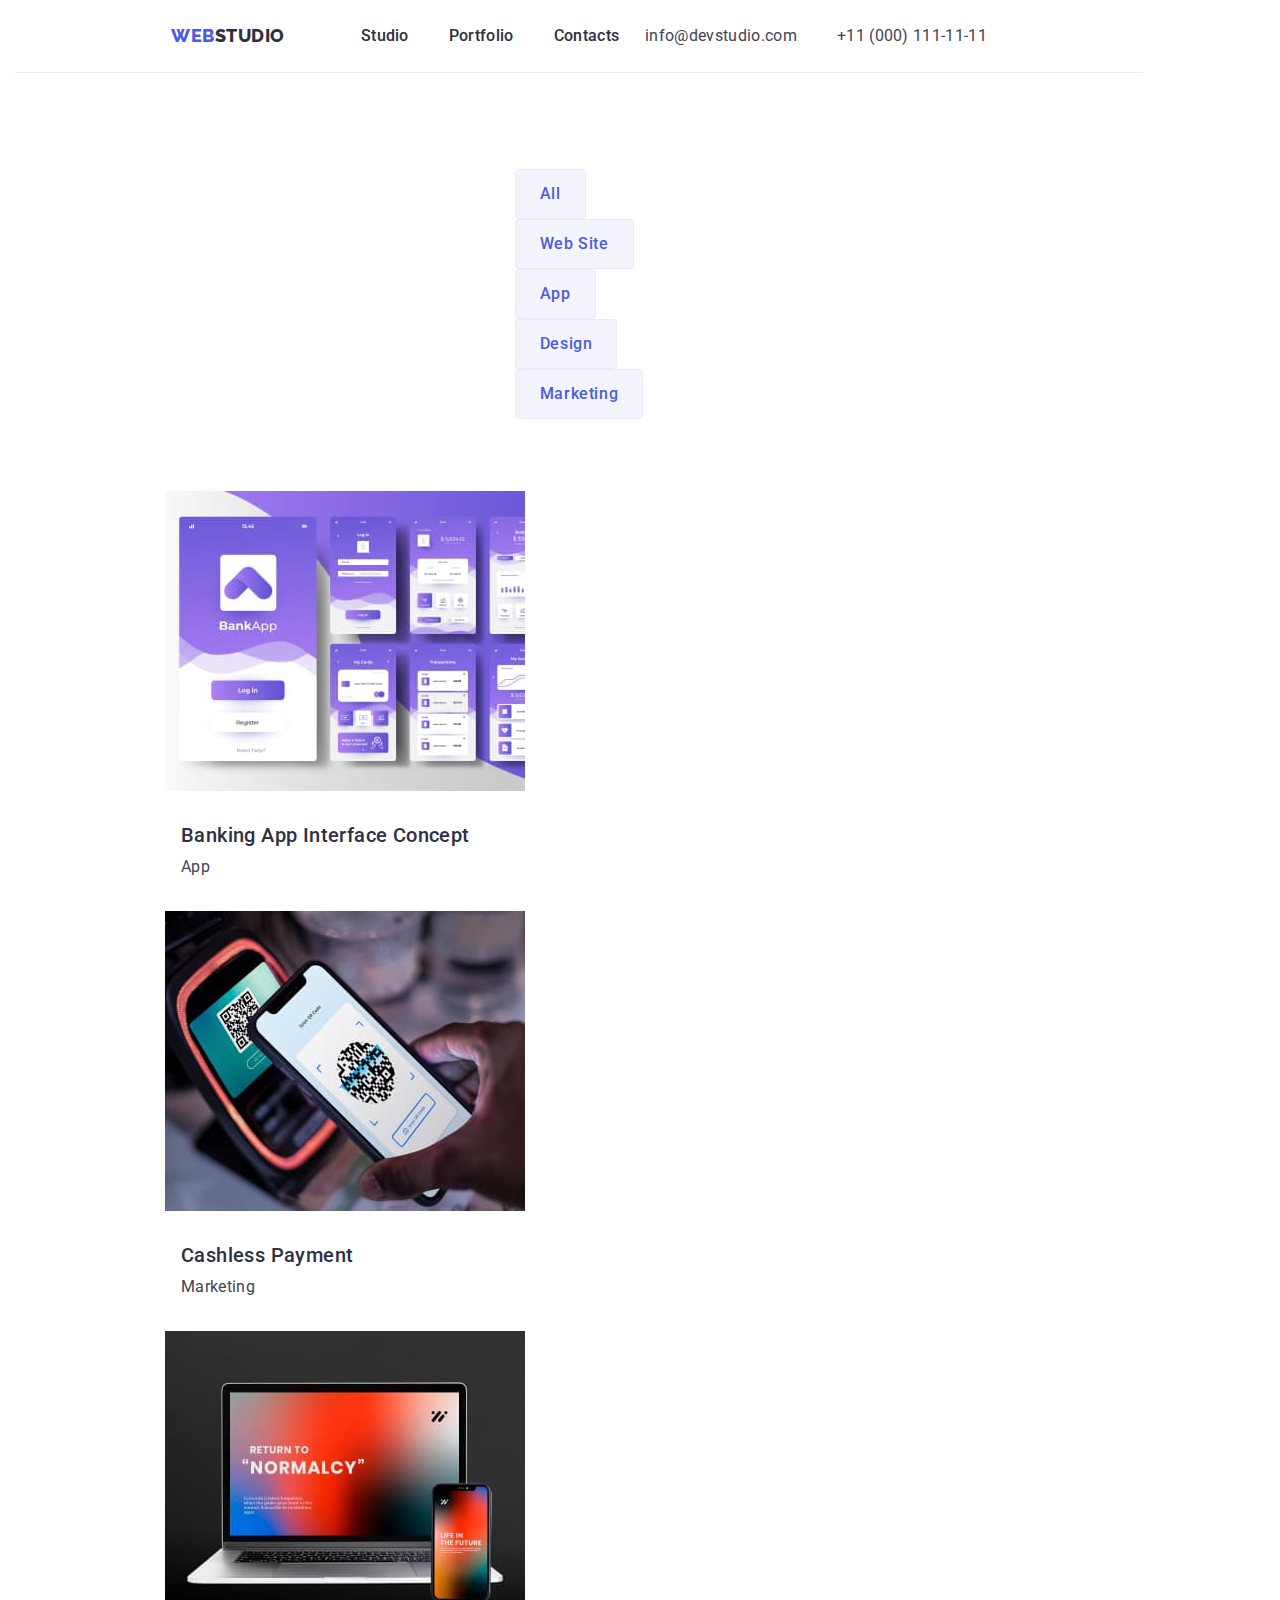
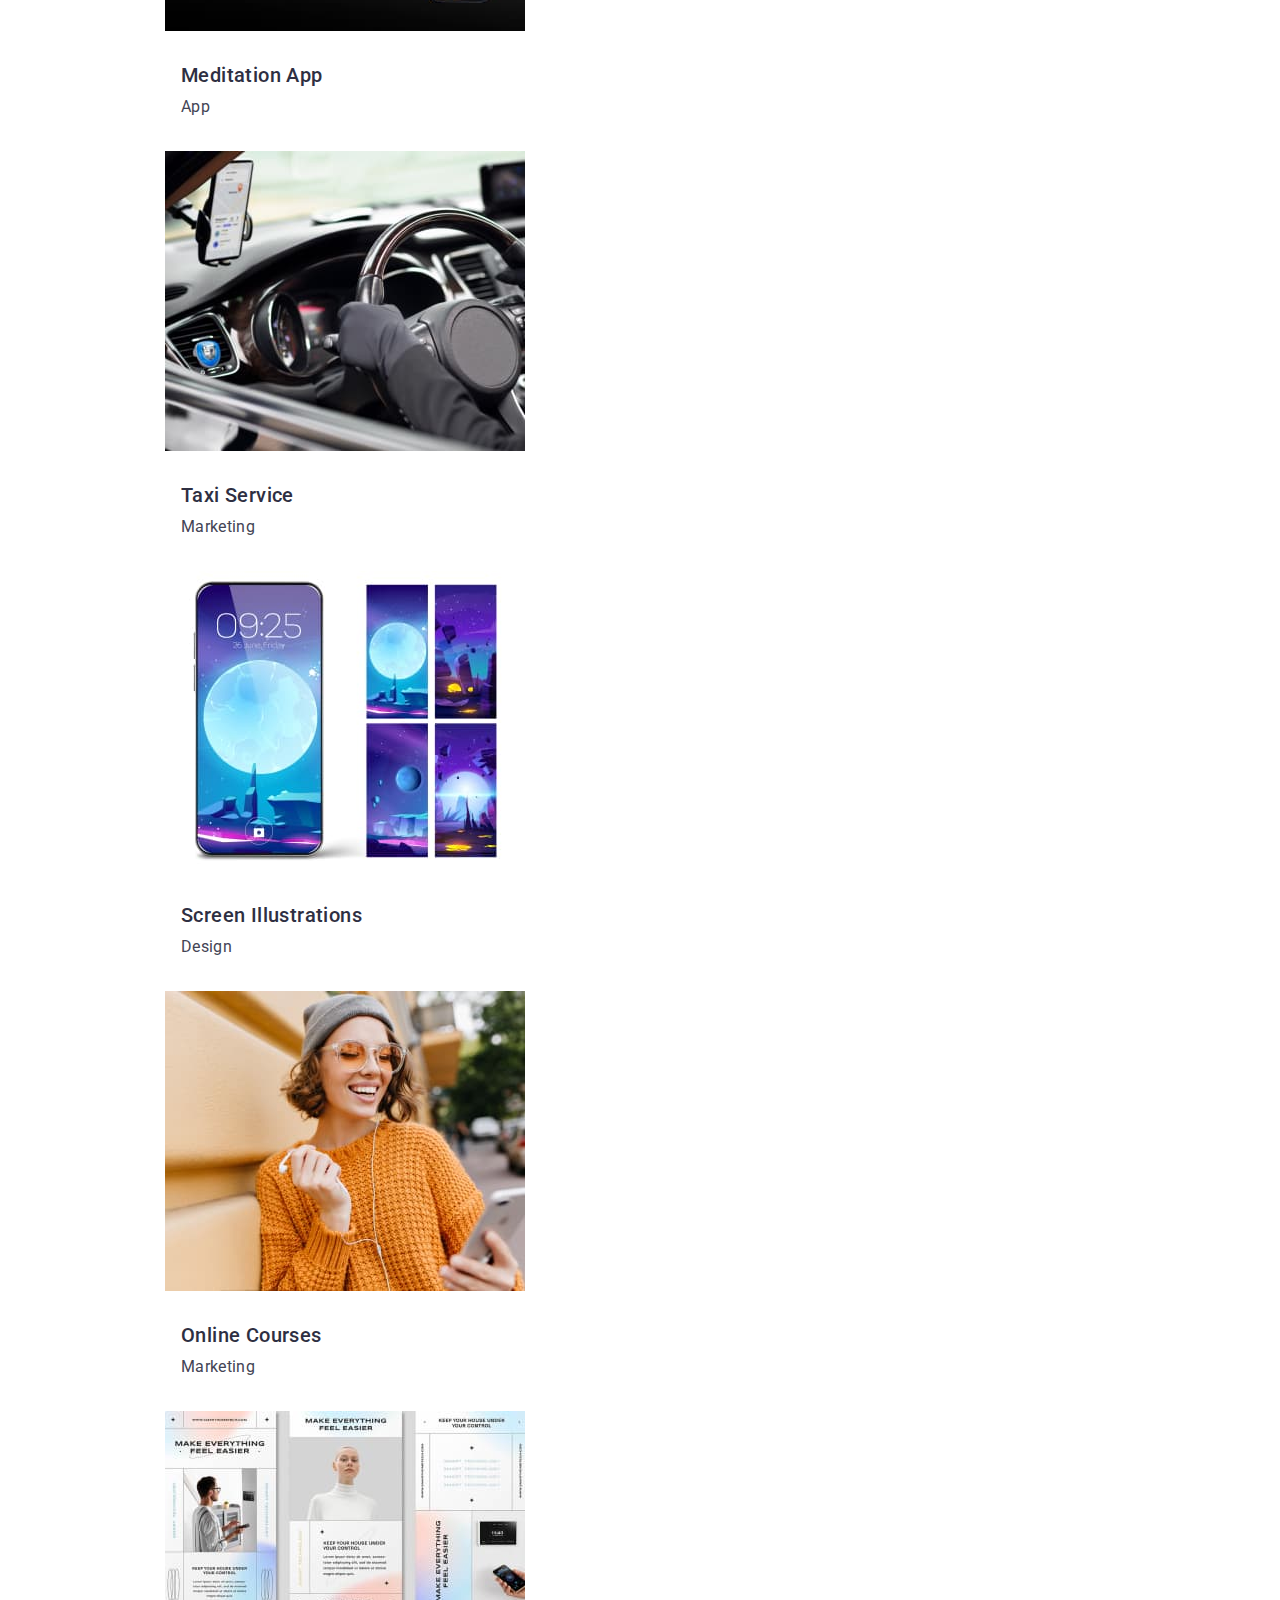
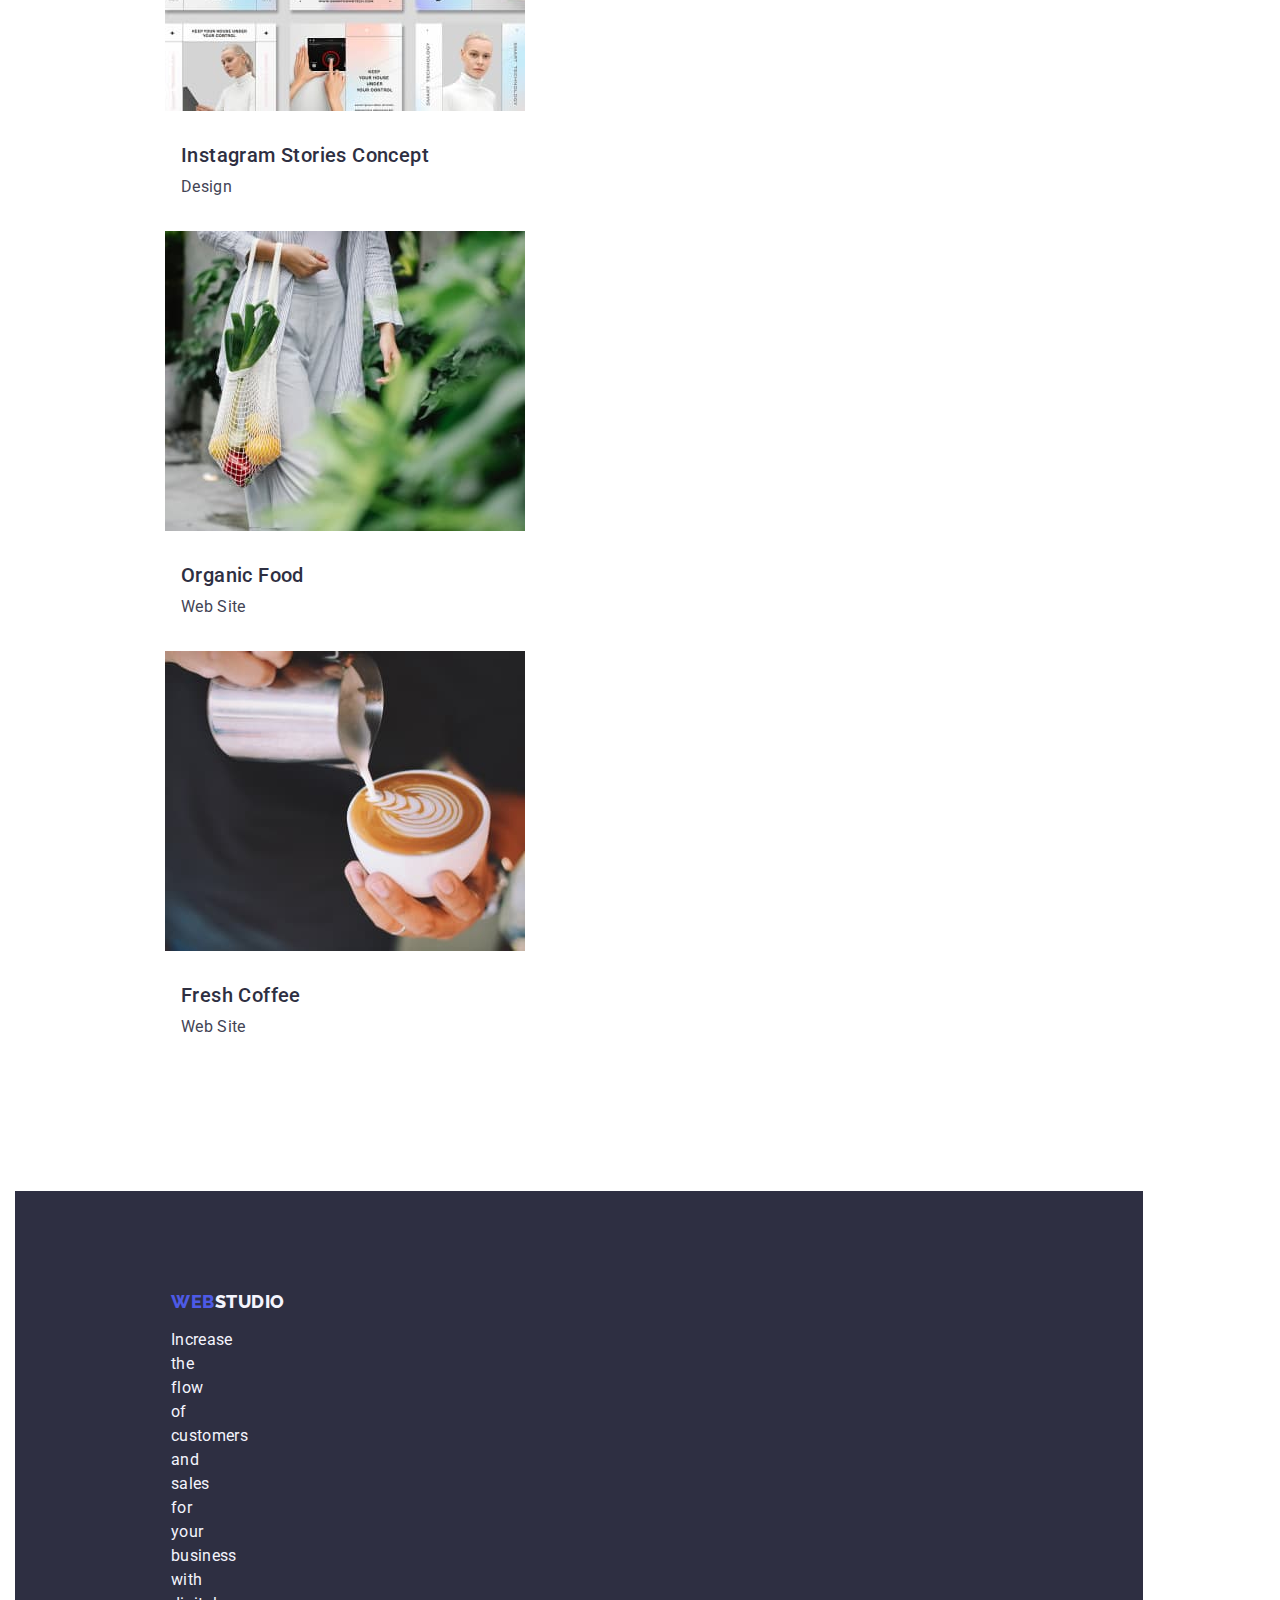
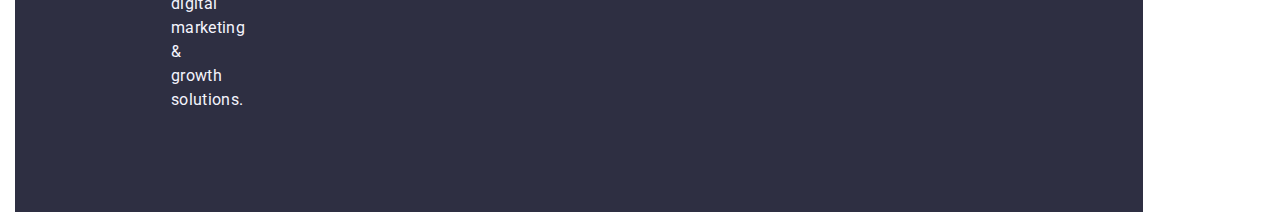
==== portfolio.html @ 34a61e76 "HW3 після першої автоперевірки" ====
<!DOCTYPE html>
<html lang="en">
  <head>
    <meta charset="UTF-8" />
    <meta http-equiv="X-UA-Compatible" content="IE=edge" />
    <meta name="viewport" content="width=device-width, initial-scale=1.0" />
    <link
      rel="stylesheet"
      href="https://cdnjs.cloudflare.com/ajax/libs/modern-normalize/1.0.0/modern-normalize.min.css"
    />
    <link rel="stylesheet" href="./css/styles.css" />
    <link rel="preconnect" href="https://fonts.googleapis.com" />
    <link rel="preconnect" href="https://fonts.gstatic.com" crossorigin />
    <link
      href="https://fonts.googleapis.com/css2?family=Raleway:wght@800&family=Roboto:wght@400;500;700;900&display=swap"
      rel="stylesheet"
    />
    <title>Document</title>
  </head>
  <body>
    <!-- Header-section -->

    <div class="container">
      <header class="header">
        <nav class="header-nav">
          <a href="./index.html" class="logo link"
            >Web<span class="logo-studio">Studio</span>
          </a>
          <ul class="nav-list list">
            <li><a href="./index.html" class="link nav-link">Studio</a></li>
            <li>
              <a href="./portfolio.html" class="link nav-link">Portfolio</a>
            </li>
            <li><a href="" class="link nav-link">Contacts</a></li>
          </ul>
          <address class="header-address">
            <ul class="address-list list">
              <li>
                <a href="mailto:info@devstudio.com" class="link address-link"
                  >info@devstudio.com</a
                >
              </li>
              <li>
                <a href="tel:+110001111111" class="link address-link"
                  >+11 (000) 111-11-11</a
                >
              </li>
            </ul>
          </address>
        </nav>
      </header>

      <main>
        <!-- Filter Buttons -->

        <section>
          <h1 hidden>Portfolio</h1>
          <div class="btn-list">
            <ul class="list">
              <li><button type="button" class="filter-btn">All</button></li>
              <li>
                <button type="button" class="filter-btn">Web Site</button>
              </li>
              <li><button type="button" class="filter-btn">App</button></li>
              <li><button type="button" class="filter-btn">Design</button></li>
              <li>
                <button type="button" class="filter-btn">Marketing</button>
              </li>
            </ul>
          </div>

          <div class="portfolio-card-list">
            <ul class="list">
              <li class="portfolio-card-item">
                <a href="" class="link">
                  <img
                    src="./images/row-1-pc-1-img-1.jpg"
                    alt="banking-app-interface-concept"
                    width="360"
                    height="300"
                  />

                  <h2 class="portfolio-item-title">
                    Banking App Interface Concept
                  </h2>
                  <p class="text card-text">App</p>
                </a>
              </li>

              <li class="portfolio-card-item">
                <a href="" class="link">
                  <img
                    src="./images/row-1-pc-2-img-2.jpg"
                    alt="cachless-payment"
                    width="360"
                    height="300"
                  />
                  <h2 class="portfolio-item-title">Cashless Payment</h2>
                  <p class="text card-text">Marketing</p>
                </a>
              </li>
              <li class="portfolio-card-item">
                <a href="" class="link">
                  <img
                    src="./images/row-1-pc-3-img-3.jpg"
                    alt="meditation-app"
                    width="360"
                    height="300"
                  />
                  <h2 class="portfolio-item-title">Meditation App</h2>
                  <p class="text card-text">App</p>
                </a>
              </li>
              <li class="portfolio-card-item">
                <a href="" class="link">
                  <img
                    src="./images/row-2-pc-1-img-1.jpg"
                    alt="taxi-service"
                    width="360"
                    height="300"
                  />
                  <h2 class="portfolio-item-title">Taxi Service</h2>
                  <p class="text card-text">Marketing</p>
                </a>
              </li>
              <li class="portfolio-card-item">
                <a href="" class="link">
                  <img
                    src="./images/row-2-pc-2-img-2.jpg"
                    alt="screen-illustrations"
                    width="360"
                    height="300"
                  />
                  <h2 class="portfolio-item-title">Screen Illustrations</h2>
                  <p class="text card-text">Design</p>
                </a>
              </li>
              <li class="portfolio-card-item">
                <a href="" class="link">
                  <img
                    src="./images/row-2-pc-3-img-3.jpg"
                    alt="online-courses"
                    width="360"
                    height="300"
                  />
                  <h2 class="portfolio-item-title">Online Courses</h2>
                  <p class="text card-text">Marketing</p>
                </a>
              </li>
              <li class="portfolio-card-item">
                <a href="" class="link">
                  <img
                    src="./images/row-3-pc-1-img-1.jpg"
                    alt="instagram-stories-concept"
                    width="360"
                    height="300"
                  />
                  <h2 class="portfolio-item-title">
                    Instagram Stories Concept
                  </h2>
                  <p class="text card-text">Design</p>
                </a>
              </li>
              <li class="portfolio-card-item">
                <a href="" class="link">
                  <img
                    src="./images/row-3-pc-2-img-2.jpg"
                    alt="organic-food"
                    width="360"
                    height="300"
                  />
                  <h2 class="portfolio-item-title">Organic Food</h2>
                  <p class="text card-text">Web Site</p>
                </a>
              </li>
              <li class="portfolio-card-item">
                <a href="" class="link">
                  <img
                    src="./images/row-3-pc-3-img-3.jpg"
                    alt="fresh-coffee"
                    width="360"
                    height="300"
                  />
                  <h2 class="portfolio-item-title">Fresh Coffee</h2>
                  <p class="text card-text">Web Site</p>
                </a>
              </li>
            </ul>
          </div>
        </section>
      </main>

      <!-- Footer -->

      <footer class="footer">
        <div class="footer-text">
          <a href="./index.html" class="footer-logo link"
            >Web<span class="footer-logo-studio">Studio</span></a
          >
          <p class="text">
            Increase the flow of customers and sales for your business with
            digital marketing & growth solutions.
          </p>
        </div>
      </footer>
    </div>
  </body>
</html>
---- css/styles.css ----
*,
*::before,
*::after {
  box-sizing: border-box;
}

:root {
  --button-bgc: #4d5ae5;
  --accent-color: #404bbf;
  --dark-color: #2e2f42;
  --text-color: #434455;
  --white-color: #ffffff;
  --light-bgc: #f4f4fd;
  --hairlines: #e7e9fc;
}

body {
  font-family: "Roboto", sans-serif;
  background-color: var(--white-color);
  color: var(--text-color);
}

.link {
  text-decoration: none;
}

.list {
  list-style: none;
  padding: 0;
  margin: 0;
}

.text {
  font-size: 16px;
  line-height: 1.5;
  letter-spacing: 0.02em;
  color: var(--text-color);
  margin: 0;
}

.section-title {
  font-weight: 700;
  font-size: 36px;
  line-height: 1.11;
  text-align: center;
  letter-spacing: 0.02em;
  text-transform: capitalize;
  color: var(--dark-color);
  margin: 0;
}

img {
  display: block;
  max-width: 100%;
}

/* HEADER */

.header {
  border-bottom: 1px solid;
  border-bottom-color: var(--hairlines);
}

.header-items {
  display: flex;
}

.container {
  width: 1158px;
  margin: 0;
  padding: 0 15px;
}

.header-nav {
  display: flex;
}

.logo {
  display: flex;
  font-family: "Raleway", sans-serif;
  font-weight: 800;
  font-size: 18px;
  line-height: 1.17;
  letter-spacing: 0.03em;
  text-transform: uppercase;
  color: var(--button-bgc);
  align-items: center;
  margin: 25px 76px 25px 156px;
}

.logo-studio {
  color: var(--dark-color);
}

.nav-list {
  display: flex;
  gap: 40px;
  align-items: center;
  padding: 0;
  margin: 24px 0;
}

.nav-link {
  font-weight: 500;
  font-size: 16px;
  line-height: 1.5;
  color: var(--dark-color);
  letter-spacing: 0.02em;
}

.header-address {
  font-style: normal;
  margin-left: auto;
}

.address-list {
  display: flex;
  gap: 40px;
  align-items: center;
  padding: 0;
  margin: 24px 156px 24px 0;
}

.address-link {
  font-size: 16px;
  line-height: 1.5;
  letter-spacing: 0.02em;
  color: var(--text-color);
}

.nav-link:hover,
.nav-link:focus,
.address-link:hover,
.address-link:focus {
  color: var(--accent-color);
}

/* HERO SECTION */

.hero {
  background-color: var(--dark-color);
  padding: 188px 0;
  margin-bottom: 120px;
}

.hero-title {
  font-weight: 700;
  font-size: 56px;
  line-height: 1.07;
  width: 496px;
  text-align: center;
  letter-spacing: 0.02em;
  color: var(--white-color);
  margin: 0 auto;
}

.hero-button {
  display: block;
  background-color: var(--button-bgc);
  color: var(--white-color);
  font-family: inherit;
  font-weight: 500;
  font-size: 16px;
  line-height: 1.5;
  letter-spacing: 0.04em;
  cursor: pointer;
  box-shadow: 0px 4px 4px rgba(0, 0, 0, 0.15);
  border-radius: 4px;
  border-style: none;
  padding: 16px 32px;
  margin: 48px auto 0;
}

.hero-button:hover,
.hero-button:focus {
  background-color: var(--accent-color);
}

/* ABOUT SECTION */

.about-section {
  padding: 0;
  margin: 0 156px 120px;
  min-width: 1128px;
}

.about-section-list {
  display: flex;
  gap: 24px;
}

.about-item-title {
  display: block;
  font-weight: 500;
  font-size: 20px;
  line-height: 1.2;
  width: 264px;
  letter-spacing: 0.02em;
  color: var(--dark-color);
  margin: 0 0 8px 0;
}

/* PORTFOLIO SECTION */

.portfolio-section-list {
  display: flex;
  gap: 24px;
  padding: 72px 156px 120px;
}

/* TEAM SECTION */

.team-section {
  background-color: var(--light-bgc);
  padding-top: 120px;
  padding-bottom: 120px;
}

.team-section-container {
  margin-left: auto;
  margin-right: auto;
  display: flex;
  padding: 72px 156px 0;
}

.team-section-container > .team-item {
  text-align: center;
  margin-right: 24px;
  background-color: var(--white-color);
  box-shadow: 0px 1px 6px rgba(46, 47, 66, 0.08),
    0px 1px 1px rgba(46, 47, 66, 0.16), 0px 2px 1px rgba(46, 47, 66, 0.08);
  border-radius: 0px 0px 4px 4px;
  padding-bottom: 32px;
}

li.team-item:nth-child(4) {
  margin-right: 0;
}

.team-card-title {
  font-weight: 500;
  font-size: 20px;
  line-height: 1.2;
  letter-spacing: 0.02em;
  color: var(--dark-color);
  margin: 0;
  padding-top: 32px;
  padding-bottom: 8px;
}

/* FOOTER */

.footer {
  background-color: var(--dark-color);
  padding-top: 100px;
  padding-bottom: 100px;
}

.footer-text {
  padding-left: 156px;
  padding-right: 1020px;
}

.footer-logo {
  display: flex;
  font-family: "Raleway", sans-serif;
  font-weight: 800;
  font-size: 18px;
  line-height: 1.17;
  letter-spacing: 0.03em;
  text-transform: uppercase;
  color: var(--button-bgc);
  align-items: center;
  margin-bottom: 16px;
}

.footer-logo-studio {
  color: var(--light-bgc);
}

.footer .text {
  color: var(--light-bgc);
}

/* PORTFOLIO PAGE */

.btn-list {
  display: flex;
  gap: 24px;
  margin: 96px 427px 0;
  flex-direction: row;
  margin-bottom: 72px;
  justify-content: center;
}

.filter-btn {
  background-color: var(--light-bgc);
  border: 1px solid var(--hairlines);
  border-radius: 4px;
  font-family: inherit;
  font-weight: 500;
  font-size: 16px;
  line-height: 1.5;
  letter-spacing: 0.04em;
  color: var(--button-bgc);
  cursor: pointer;
  padding: 12px 24px;
  justify-content: center;
  display: block;
  white-space: nowrap;
  flex-wrap: wrap;
}

.filter-btn:hover,
.filter-btn:focus {
  background-color: var(--accent-color);
  box-shadow: 0px 3px 1px rgba(0, 0, 0, 0.1), 0px 2px 1px rgba(0, 0, 0, 0.08),
    0px 2px 2px rgba(0, 0, 0, 0.12);
  border-color: transparent;
  color: var(--white-color);
}

.portfolio-card-list {
  display: flex;
  flex-wrap: wrap;
  /* flex-basis: calc(100% / 3 - 48px); */
  margin-bottom: 120px;
  margin-right: 156px;
  margin-left: 150px;
}

.portfolio-card-list > .portfolio-card-item {
  display: flex;
  margin-bottom: 48px;
  margin-right: 24px;
  background: #ffffff;
  border: 1px solid #e7e9fc;
}

li.portfolio-card-item:nth-child(3n) {
  margin-right: 0;
}

li.portfolio-card-item:nth-child(n + 7) {
  margin-bottom: 0;
}

.portfolio-item-title {
  font-weight: 500;
  font-size: 20px;
  line-height: 1.2;
  letter-spacing: 0.02em;
  color: var(--dark-color);
  padding-top: 32px;
  padding-left: 16px;
  padding-bottom: 8px;
  margin: 0;
}

.card-text {
  padding-left: 16px;
  padding-bottom: 32px;
}
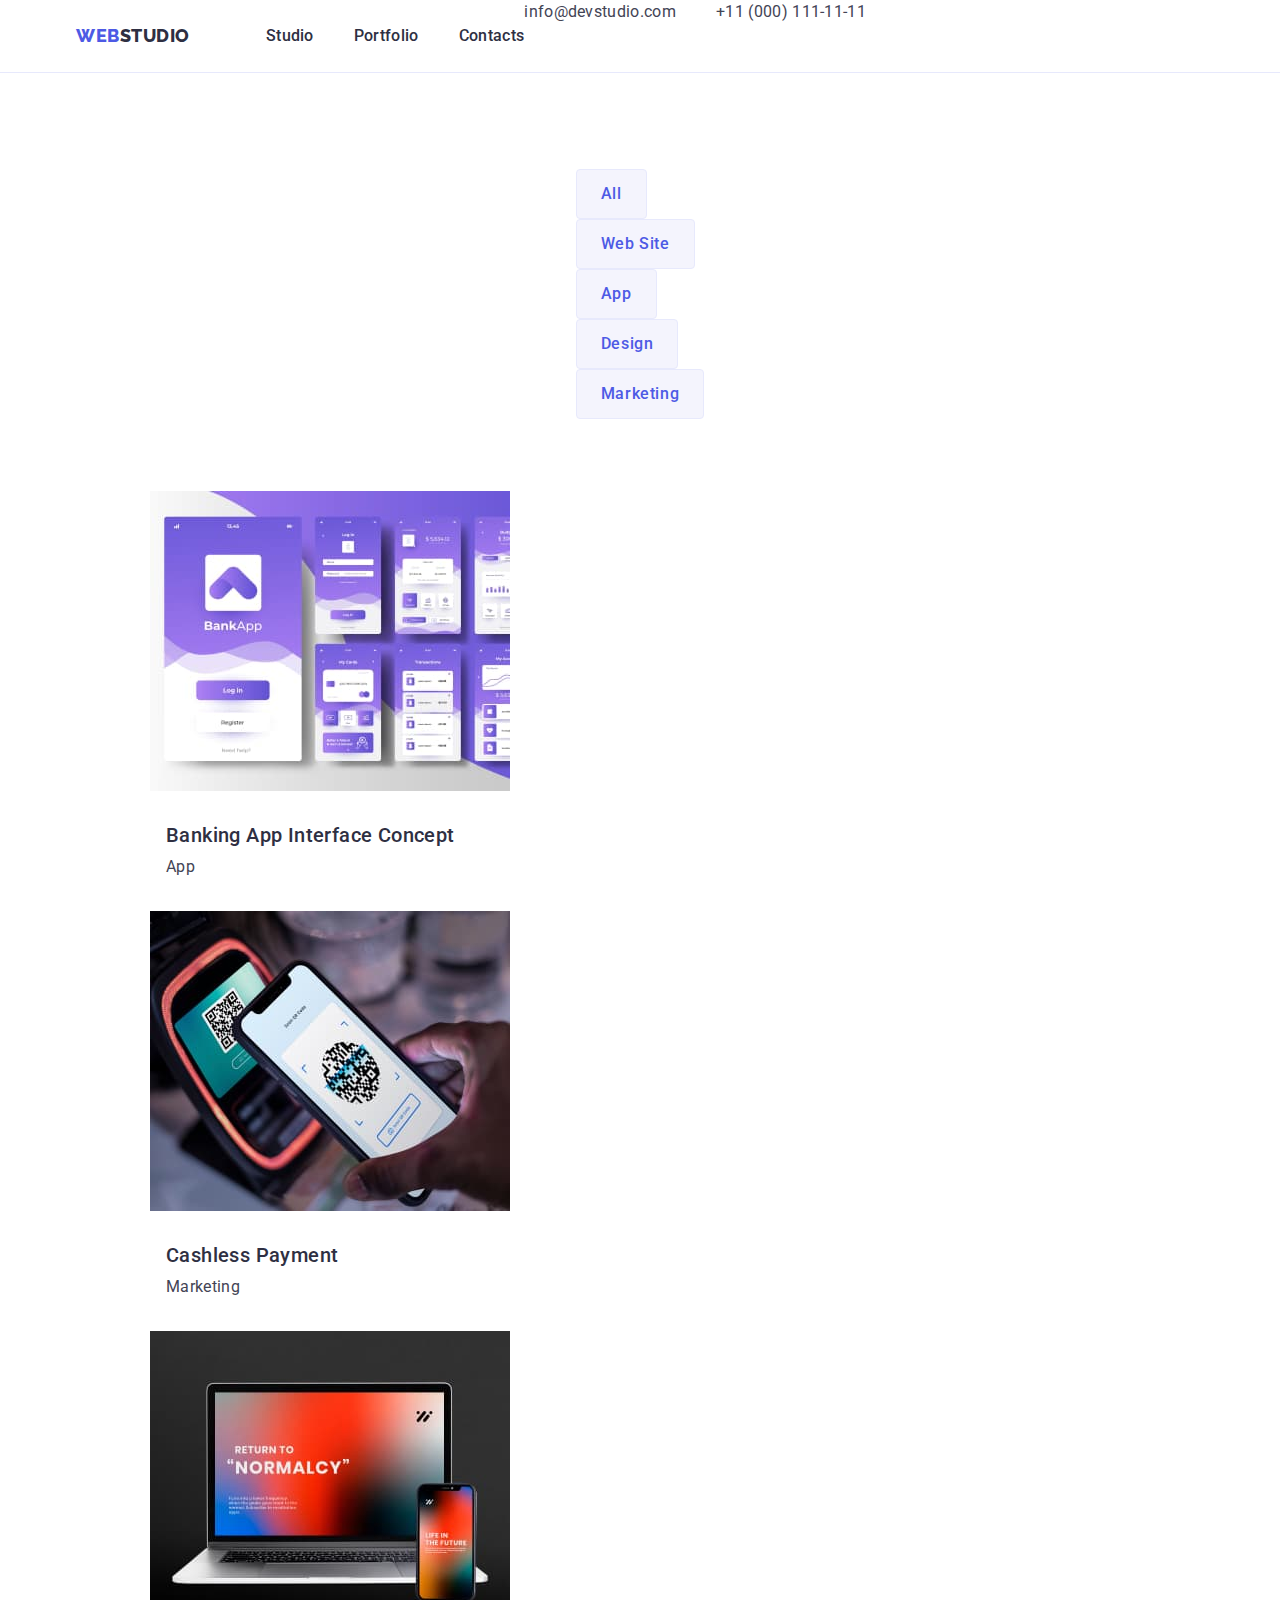
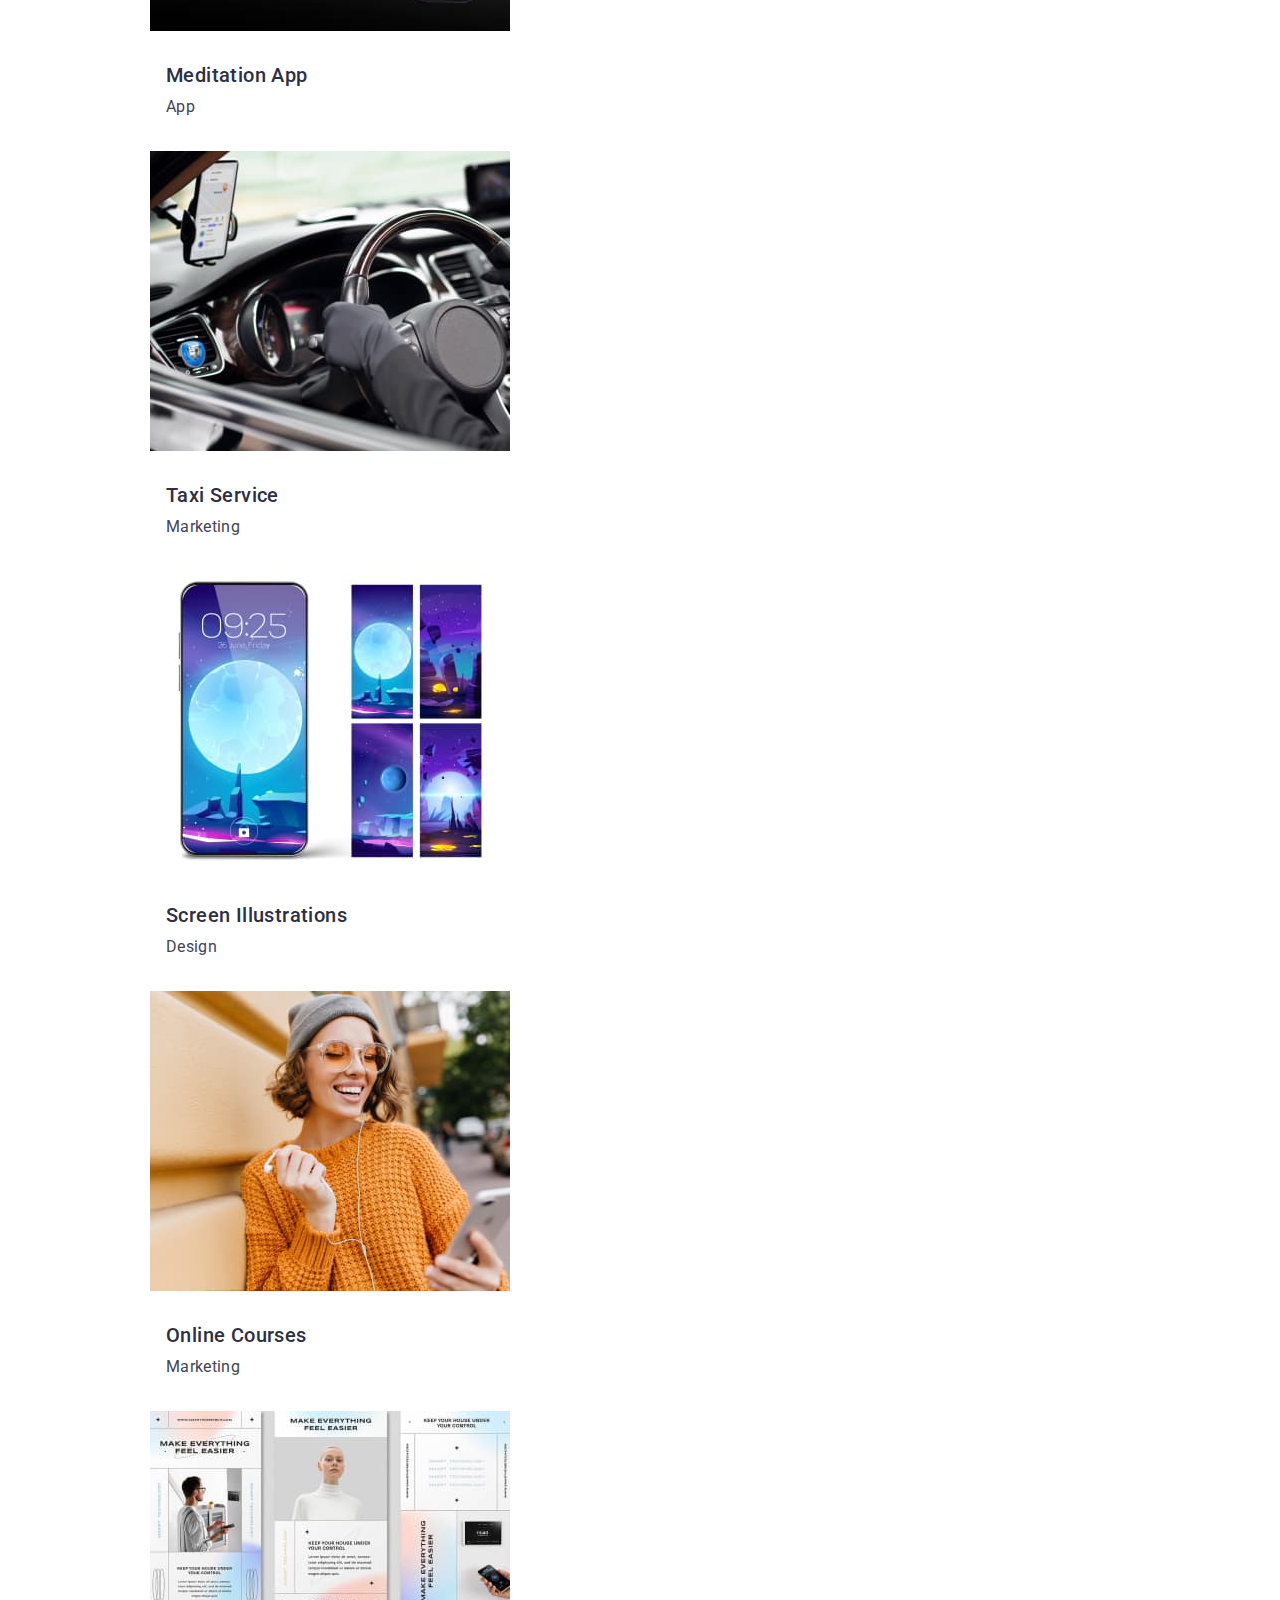
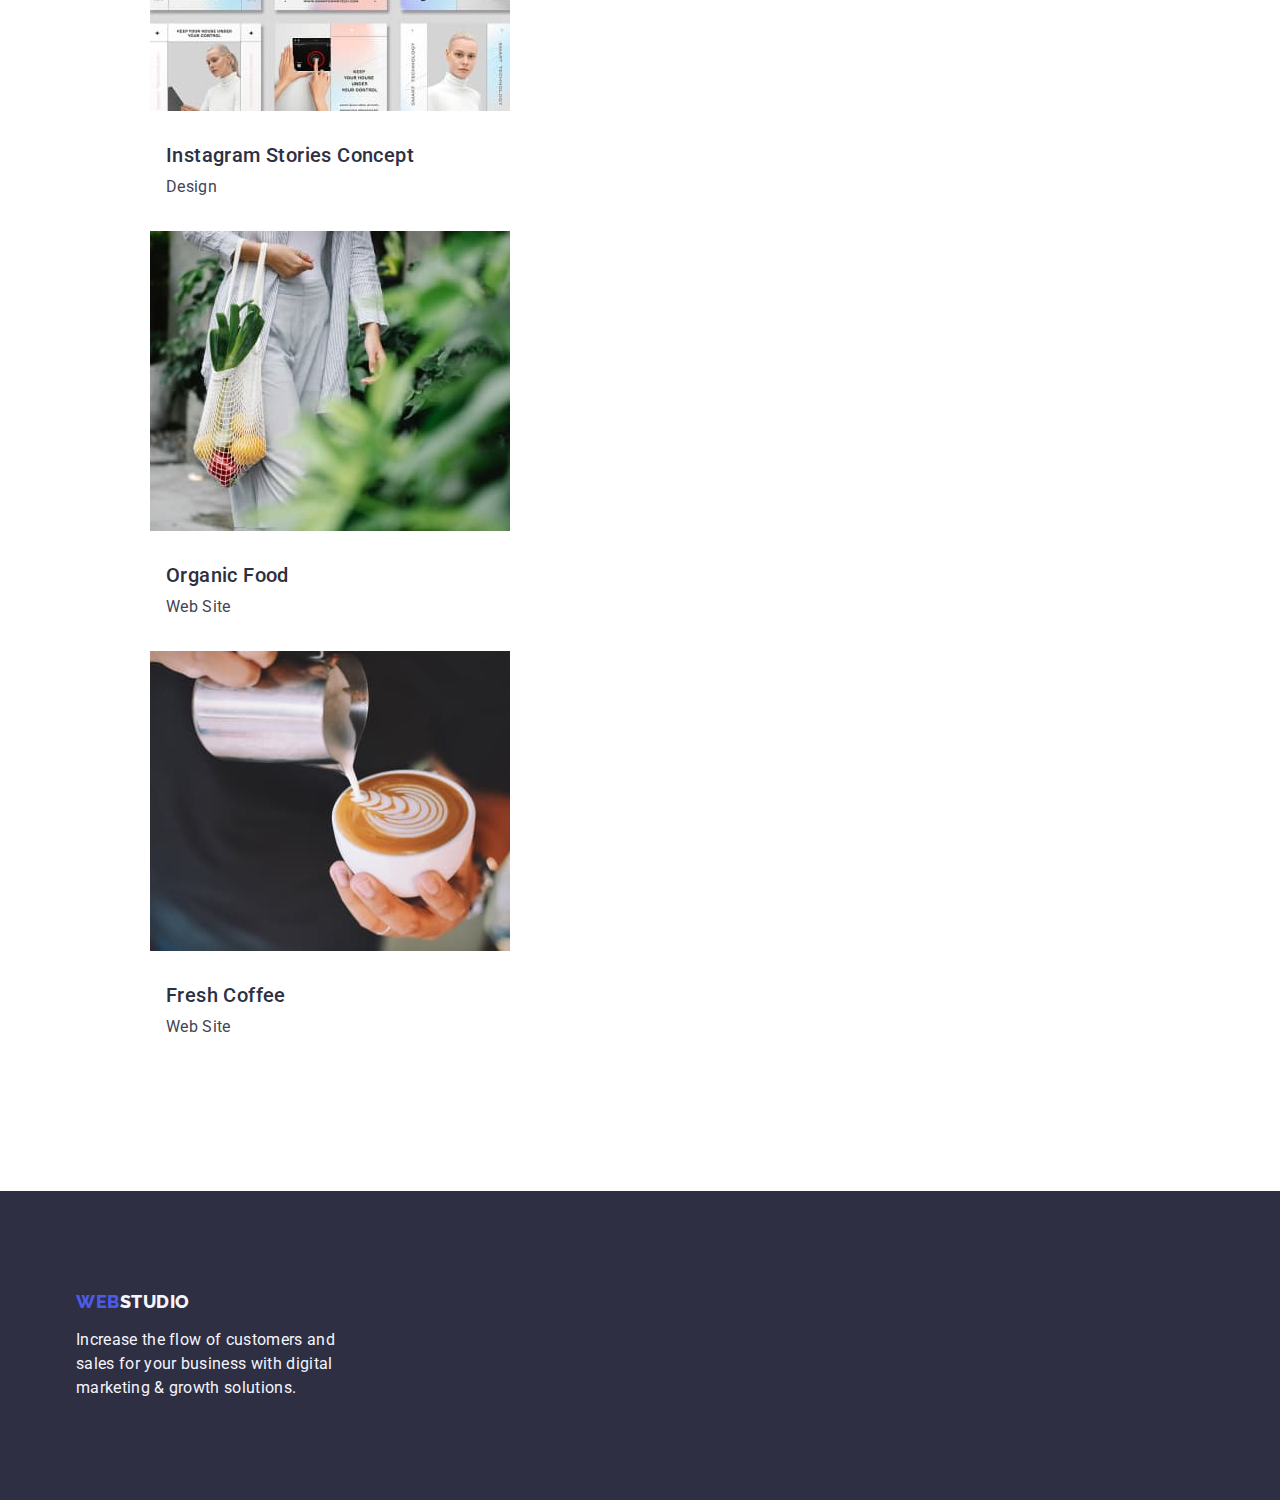
==== commit 12a16af8: "hw3 portfolio header" ====
--- a/portfolio.html
+++ b/portfolio.html
@@ -20,8 +20,8 @@
   <body>
     <!-- Header-section -->
 
-    <div class="container">
-      <header class="header">
+    <header class="header">
+      <div class="header-items container">
         <nav class="header-nav">
           <a href="./index.html" class="logo link"
             >Web<span class="logo-studio">Studio</span>
@@ -33,176 +33,174 @@
             </li>
             <li><a href="" class="link nav-link">Contacts</a></li>
           </ul>
-          <address class="header-address">
-            <ul class="address-list list">
-              <li>
-                <a href="mailto:info@devstudio.com" class="link address-link"
-                  >info@devstudio.com</a
-                >
-              </li>
-              <li>
-                <a href="tel:+110001111111" class="link address-link"
-                  >+11 (000) 111-11-11</a
-                >
-              </li>
-            </ul>
-          </address>
         </nav>
-      </header>
-
-      <main>
-        <!-- Filter Buttons -->
-
-        <section>
-          <h1 hidden>Portfolio</h1>
-          <div class="btn-list">
-            <ul class="list">
-              <li><button type="button" class="filter-btn">All</button></li>
-              <li>
-                <button type="button" class="filter-btn">Web Site</button>
-              </li>
-              <li><button type="button" class="filter-btn">App</button></li>
-              <li><button type="button" class="filter-btn">Design</button></li>
-              <li>
-                <button type="button" class="filter-btn">Marketing</button>
-              </li>
-            </ul>
-          </div>
-
-          <div class="portfolio-card-list">
-            <ul class="list">
-              <li class="portfolio-card-item">
-                <a href="" class="link">
-                  <img
-                    src="./images/row-1-pc-1-img-1.jpg"
-                    alt="banking-app-interface-concept"
-                    width="360"
-                    height="300"
-                  />
-
-                  <h2 class="portfolio-item-title">
-                    Banking App Interface Concept
-                  </h2>
-                  <p class="text card-text">App</p>
-                </a>
-              </li>
-
-              <li class="portfolio-card-item">
-                <a href="" class="link">
-                  <img
-                    src="./images/row-1-pc-2-img-2.jpg"
-                    alt="cachless-payment"
-                    width="360"
-                    height="300"
-                  />
-                  <h2 class="portfolio-item-title">Cashless Payment</h2>
-                  <p class="text card-text">Marketing</p>
-                </a>
-              </li>
-              <li class="portfolio-card-item">
-                <a href="" class="link">
-                  <img
-                    src="./images/row-1-pc-3-img-3.jpg"
-                    alt="meditation-app"
-                    width="360"
-                    height="300"
-                  />
-                  <h2 class="portfolio-item-title">Meditation App</h2>
-                  <p class="text card-text">App</p>
-                </a>
-              </li>
-              <li class="portfolio-card-item">
-                <a href="" class="link">
-                  <img
-                    src="./images/row-2-pc-1-img-1.jpg"
-                    alt="taxi-service"
-                    width="360"
-                    height="300"
-                  />
-                  <h2 class="portfolio-item-title">Taxi Service</h2>
-                  <p class="text card-text">Marketing</p>
-                </a>
-              </li>
-              <li class="portfolio-card-item">
-                <a href="" class="link">
-                  <img
-                    src="./images/row-2-pc-2-img-2.jpg"
-                    alt="screen-illustrations"
-                    width="360"
-                    height="300"
-                  />
-                  <h2 class="portfolio-item-title">Screen Illustrations</h2>
-                  <p class="text card-text">Design</p>
-                </a>
-              </li>
-              <li class="portfolio-card-item">
-                <a href="" class="link">
-                  <img
-                    src="./images/row-2-pc-3-img-3.jpg"
-                    alt="online-courses"
-                    width="360"
-                    height="300"
-                  />
-                  <h2 class="portfolio-item-title">Online Courses</h2>
-                  <p class="text card-text">Marketing</p>
-                </a>
-              </li>
-              <li class="portfolio-card-item">
-                <a href="" class="link">
-                  <img
-                    src="./images/row-3-pc-1-img-1.jpg"
-                    alt="instagram-stories-concept"
-                    width="360"
-                    height="300"
-                  />
-                  <h2 class="portfolio-item-title">
-                    Instagram Stories Concept
-                  </h2>
-                  <p class="text card-text">Design</p>
-                </a>
-              </li>
-              <li class="portfolio-card-item">
-                <a href="" class="link">
-                  <img
-                    src="./images/row-3-pc-2-img-2.jpg"
-                    alt="organic-food"
-                    width="360"
-                    height="300"
-                  />
-                  <h2 class="portfolio-item-title">Organic Food</h2>
-                  <p class="text card-text">Web Site</p>
-                </a>
-              </li>
-              <li class="portfolio-card-item">
-                <a href="" class="link">
-                  <img
-                    src="./images/row-3-pc-3-img-3.jpg"
-                    alt="fresh-coffee"
-                    width="360"
-                    height="300"
-                  />
-                  <h2 class="portfolio-item-title">Fresh Coffee</h2>
-                  <p class="text card-text">Web Site</p>
-                </a>
-              </li>
-            </ul>
-          </div>
-        </section>
-      </main>
-
-      <!-- Footer -->
-
-      <footer class="footer">
-        <div class="footer-text">
-          <a href="./index.html" class="footer-logo link"
-            >Web<span class="footer-logo-studio">Studio</span></a
-          >
-          <p class="text">
-            Increase the flow of customers and sales for your business with
-            digital marketing & growth solutions.
-          </p>
+        <address class="header-address">
+          <ul class="address-list list">
+            <li>
+              <a href="mailto:info@devstudio.com" class="link address-link"
+                >info@devstudio.com</a
+              >
+            </li>
+            <li>
+              <a href="tel:+110001111111" class="link address-link"
+                >+11 (000) 111-11-11</a
+              >
+            </li>
+          </ul>
+        </address>
+      </div>
+    </header>
+
+    <main>
+      <!-- Filter Buttons -->
+
+      <section>
+        <h1 hidden>Portfolio</h1>
+        <div class="btn-list">
+          <ul class="list">
+            <li><button type="button" class="filter-btn">All</button></li>
+            <li>
+              <button type="button" class="filter-btn">Web Site</button>
+            </li>
+            <li><button type="button" class="filter-btn">App</button></li>
+            <li><button type="button" class="filter-btn">Design</button></li>
+            <li>
+              <button type="button" class="filter-btn">Marketing</button>
+            </li>
+          </ul>
         </div>
-      </footer>
-    </div>
+
+        <div class="portfolio-card-list">
+          <ul class="list">
+            <li class="portfolio-card-item">
+              <a href="" class="link">
+                <img
+                  src="./images/row-1-pc-1-img-1.jpg"
+                  alt="banking-app-interface-concept"
+                  width="360"
+                  height="300"
+                />
+
+                <h2 class="portfolio-item-title">
+                  Banking App Interface Concept
+                </h2>
+                <p class="text card-text">App</p>
+              </a>
+            </li>
+
+            <li class="portfolio-card-item">
+              <a href="" class="link">
+                <img
+                  src="./images/row-1-pc-2-img-2.jpg"
+                  alt="cachless-payment"
+                  width="360"
+                  height="300"
+                />
+                <h2 class="portfolio-item-title">Cashless Payment</h2>
+                <p class="text card-text">Marketing</p>
+              </a>
+            </li>
+            <li class="portfolio-card-item">
+              <a href="" class="link">
+                <img
+                  src="./images/row-1-pc-3-img-3.jpg"
+                  alt="meditation-app"
+                  width="360"
+                  height="300"
+                />
+                <h2 class="portfolio-item-title">Meditation App</h2>
+                <p class="text card-text">App</p>
+              </a>
+            </li>
+            <li class="portfolio-card-item">
+              <a href="" class="link">
+                <img
+                  src="./images/row-2-pc-1-img-1.jpg"
+                  alt="taxi-service"
+                  width="360"
+                  height="300"
+                />
+                <h2 class="portfolio-item-title">Taxi Service</h2>
+                <p class="text card-text">Marketing</p>
+              </a>
+            </li>
+            <li class="portfolio-card-item">
+              <a href="" class="link">
+                <img
+                  src="./images/row-2-pc-2-img-2.jpg"
+                  alt="screen-illustrations"
+                  width="360"
+                  height="300"
+                />
+                <h2 class="portfolio-item-title">Screen Illustrations</h2>
+                <p class="text card-text">Design</p>
+              </a>
+            </li>
+            <li class="portfolio-card-item">
+              <a href="" class="link">
+                <img
+                  src="./images/row-2-pc-3-img-3.jpg"
+                  alt="online-courses"
+                  width="360"
+                  height="300"
+                />
+                <h2 class="portfolio-item-title">Online Courses</h2>
+                <p class="text card-text">Marketing</p>
+              </a>
+            </li>
+            <li class="portfolio-card-item">
+              <a href="" class="link">
+                <img
+                  src="./images/row-3-pc-1-img-1.jpg"
+                  alt="instagram-stories-concept"
+                  width="360"
+                  height="300"
+                />
+                <h2 class="portfolio-item-title">Instagram Stories Concept</h2>
+                <p class="text card-text">Design</p>
+              </a>
+            </li>
+            <li class="portfolio-card-item">
+              <a href="" class="link">
+                <img
+                  src="./images/row-3-pc-2-img-2.jpg"
+                  alt="organic-food"
+                  width="360"
+                  height="300"
+                />
+                <h2 class="portfolio-item-title">Organic Food</h2>
+                <p class="text card-text">Web Site</p>
+              </a>
+            </li>
+            <li class="portfolio-card-item">
+              <a href="" class="link">
+                <img
+                  src="./images/row-3-pc-3-img-3.jpg"
+                  alt="fresh-coffee"
+                  width="360"
+                  height="300"
+                />
+                <h2 class="portfolio-item-title">Fresh Coffee</h2>
+                <p class="text card-text">Web Site</p>
+              </a>
+            </li>
+          </ul>
+        </div>
+      </section>
+    </main>
+
+    <!-- Footer -->
+
+    <footer class="footer">
+      <div class="container">
+        <a href="./index.html" class="footer-logo link"
+          >Web<span class="footer-logo-studio">Studio</span></a
+        >
+        <p class="text footer-text">
+          Increase the flow of customers and sales for your business with
+          digital marketing & growth solutions.
+        </p>
+      </div>
+    </footer>
   </body>
 </html>
--- a/css/styles.css
+++ b/css/styles.css
@@ -46,7 +46,7 @@
   letter-spacing: 0.02em;
   text-transform: capitalize;
   color: var(--dark-color);
-  margin: 0;
+  margin-bottom: 72px;
 }
 
 img {
@@ -67,12 +67,13 @@
 
 .container {
   width: 1158px;
-  margin: 0;
+  margin: 0 auto;
   padding: 0 15px;
 }
 
 .header-nav {
   display: flex;
+  align-items: center;
 }
 
 .logo {
@@ -85,7 +86,7 @@
   text-transform: uppercase;
   color: var(--button-bgc);
   align-items: center;
-  margin: 25px 76px 25px 156px;
+  margin-right: 76px;
 }
 
 .logo-studio {
@@ -96,8 +97,7 @@
   display: flex;
   gap: 40px;
   align-items: center;
-  padding: 0;
-  margin: 24px 0;
+  padding: 24px 0;
 }
 
 .nav-link {
@@ -106,19 +106,17 @@
   line-height: 1.5;
   color: var(--dark-color);
   letter-spacing: 0.02em;
+  padding: 24px 0;
 }
 
 .header-address {
+  display: flex;
   font-style: normal;
-  margin-left: auto;
 }
 
 .address-list {
   display: flex;
   gap: 40px;
-  align-items: center;
-  padding: 0;
-  margin: 24px 156px 24px 0;
 }
 
 .address-link {
@@ -140,14 +138,13 @@
 .hero {
   background-color: var(--dark-color);
   padding: 188px 0;
-  margin-bottom: 120px;
 }
 
 .hero-title {
   font-weight: 700;
   font-size: 56px;
   line-height: 1.07;
-  width: 496px;
+  max-width: 496px;
   text-align: center;
   letter-spacing: 0.02em;
   color: var(--white-color);
@@ -156,6 +153,8 @@
 
 .hero-button {
   display: block;
+  min-width: 169px;
+  height: 56px;
   background-color: var(--button-bgc);
   color: var(--white-color);
   font-family: inherit;
@@ -166,7 +165,7 @@
   cursor: pointer;
   box-shadow: 0px 4px 4px rgba(0, 0, 0, 0.15);
   border-radius: 4px;
-  border-style: none;
+  border: none;
   padding: 16px 32px;
   margin: 48px auto 0;
 }
@@ -179,9 +178,8 @@
 /* ABOUT SECTION */
 
 .about-section {
-  padding: 0;
-  margin: 0 156px 120px;
   min-width: 1128px;
+  padding: 120px 0;
 }
 
 .about-section-list {
@@ -189,52 +187,57 @@
   gap: 24px;
 }
 
+.about-section-paragraph {
+  flex-basis: calc((100% - 72px) / 4);
+}
+
 .about-item-title {
-  display: block;
   font-weight: 500;
   font-size: 20px;
   line-height: 1.2;
-  width: 264px;
-  letter-spacing: 0.02em;
-  color: var(--dark-color);
-  margin: 0 0 8px 0;
+  letter-spacing: 0.02em;
+  color: var(--dark-color);
+  margin-bottom: 8px;
 }
 
 /* PORTFOLIO SECTION */
 
+.portfolio-section {
+  padding-bottom: 120px;
+}
+
 .portfolio-section-list {
   display: flex;
   gap: 24px;
-  padding: 72px 156px 120px;
+}
+
+.portfolio-section-card {
+  flex-basis: calc((100% - 48px) / 3);
 }
 
 /* TEAM SECTION */
 
 .team-section {
   background-color: var(--light-bgc);
-  padding-top: 120px;
-  padding-bottom: 120px;
-}
-
-.team-section-container {
-  margin-left: auto;
-  margin-right: auto;
-  display: flex;
-  padding: 72px 156px 0;
-}
-
-.team-section-container > .team-item {
-  text-align: center;
-  margin-right: 24px;
+  padding: 120px 0;
+}
+
+.team-section-list {
+  display: flex;
+  gap: 24px;
+}
+
+.team-item {
+  flex-basis: calc((100% - 3 * 24px) / 4);
+  text-align: center;
   background-color: var(--white-color);
   box-shadow: 0px 1px 6px rgba(46, 47, 66, 0.08),
     0px 1px 1px rgba(46, 47, 66, 0.16), 0px 2px 1px rgba(46, 47, 66, 0.08);
   border-radius: 0px 0px 4px 4px;
-  padding-bottom: 32px;
-}
-
-li.team-item:nth-child(4) {
-  margin-right: 0;
+}
+
+.team-member {
+  padding: 32px 16px;
 }
 
 .team-card-title {
@@ -243,9 +246,12 @@
   line-height: 1.2;
   letter-spacing: 0.02em;
   color: var(--dark-color);
-  margin: 0;
-  padding-top: 32px;
-  padding-bottom: 8px;
+  text-align: center;
+  margin-bottom: 8px;
+}
+
+.team-member-position {
+  text-align: center;
 }
 
 /* FOOTER */
@@ -256,13 +262,8 @@
   padding-bottom: 100px;
 }
 
-.footer-text {
-  padding-left: 156px;
-  padding-right: 1020px;
-}
-
 .footer-logo {
-  display: flex;
+  display: inline-block;
   font-family: "Raleway", sans-serif;
   font-weight: 800;
   font-size: 18px;
@@ -270,7 +271,6 @@
   letter-spacing: 0.03em;
   text-transform: uppercase;
   color: var(--button-bgc);
-  align-items: center;
   margin-bottom: 16px;
 }
 
@@ -280,6 +280,10 @@
 
 .footer .text {
   color: var(--light-bgc);
+}
+
+.footer-text {
+  max-width: 264px;
 }
 
 /* PORTFOLIO PAGE */
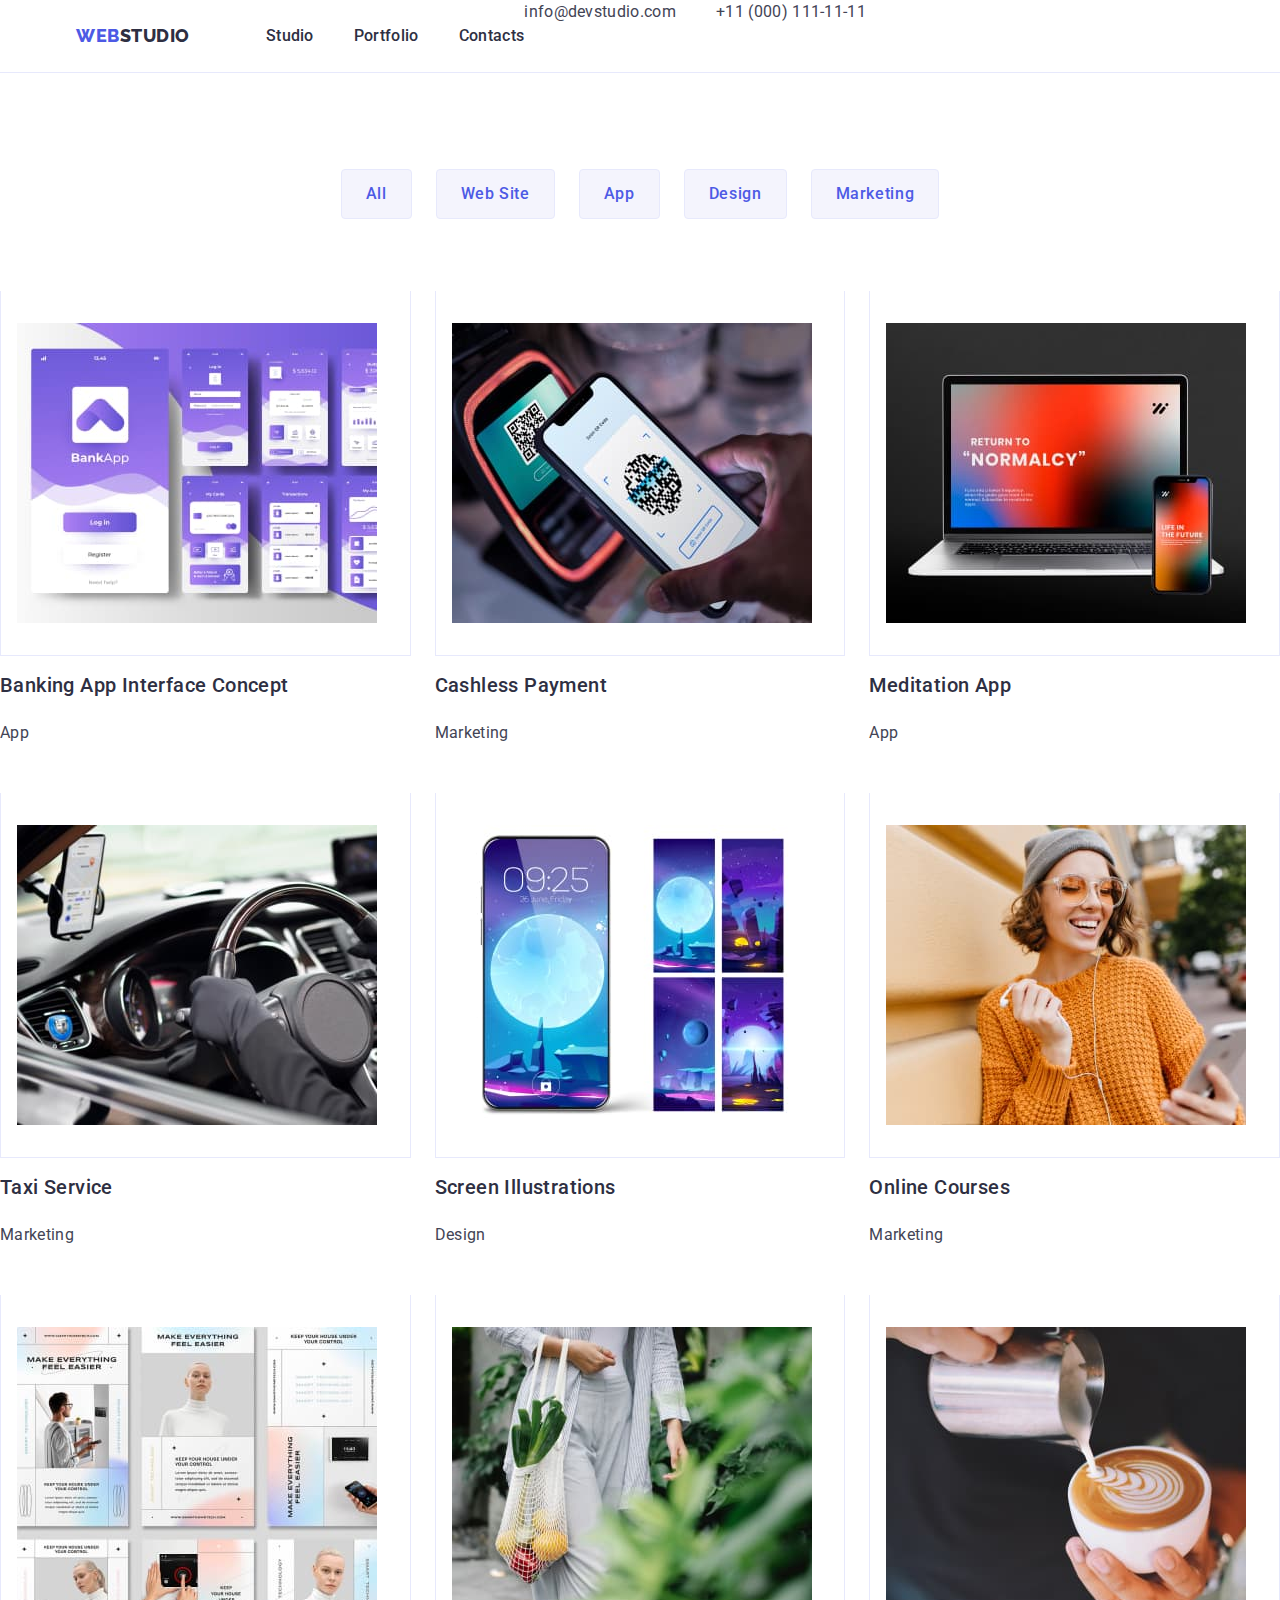
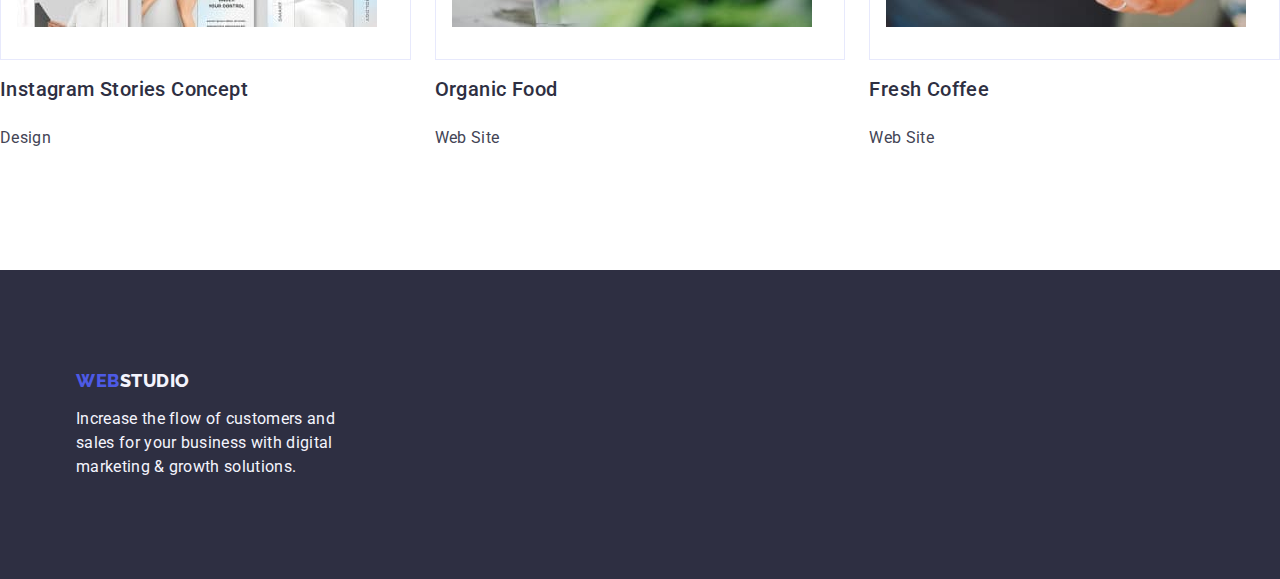
==== commit b7a7667c: "hw3 portfolio done (before check)" ====
--- a/portfolio.html
+++ b/portfolio.html
@@ -54,10 +54,10 @@
     <main>
       <!-- Filter Buttons -->
 
-      <section>
+      <section class="filter-button-section">
         <h1 hidden>Portfolio</h1>
-        <div class="btn-list">
-          <ul class="list">
+        <div class="container">
+          <ul class="list filter-button-list">
             <li><button type="button" class="filter-btn">All</button></li>
             <li>
               <button type="button" class="filter-btn">Web Site</button>
@@ -70,122 +70,137 @@
           </ul>
         </div>
 
-        <div class="portfolio-card-list">
-          <ul class="list">
-            <li class="portfolio-card-item">
-              <a href="" class="link">
+        <ul class="list portfolio-card-list">
+          <li class="portfolio-card-item">
+            <a href="" class="link"
+              ><div class="card-item-link">
                 <img
                   src="./images/row-1-pc-1-img-1.jpg"
                   alt="banking-app-interface-concept"
                   width="360"
                   height="300"
                 />
-
-                <h2 class="portfolio-item-title">
-                  Banking App Interface Concept
-                </h2>
-                <p class="text card-text">App</p>
-              </a>
-            </li>
-
-            <li class="portfolio-card-item">
-              <a href="" class="link">
+              </div>
+              <h2 class="portfolio-item-title">
+                Banking App Interface Concept
+              </h2>
+              <p class="text card-text">App</p>
+            </a>
+          </li>
+
+          <li class="portfolio-card-item">
+            <a href="" class="link">
+              <div class="card-item-link">
                 <img
                   src="./images/row-1-pc-2-img-2.jpg"
                   alt="cachless-payment"
                   width="360"
                   height="300"
                 />
-                <h2 class="portfolio-item-title">Cashless Payment</h2>
-                <p class="text card-text">Marketing</p>
-              </a>
-            </li>
-            <li class="portfolio-card-item">
-              <a href="" class="link">
+              </div>
+              <h2 class="portfolio-item-title">Cashless Payment</h2>
+              <p class="text card-text">Marketing</p>
+            </a>
+          </li>
+          <li class="portfolio-card-item">
+            <a href="" class="link"
+              ><div class="card-item-link">
                 <img
                   src="./images/row-1-pc-3-img-3.jpg"
                   alt="meditation-app"
                   width="360"
                   height="300"
                 />
-                <h2 class="portfolio-item-title">Meditation App</h2>
-                <p class="text card-text">App</p>
-              </a>
-            </li>
-            <li class="portfolio-card-item">
-              <a href="" class="link">
+              </div>
+              <h2 class="portfolio-item-title">Meditation App</h2>
+              <p class="text card-text">App</p>
+            </a>
+          </li>
+          <li class="portfolio-card-item">
+            <a href="" class="link">
+              <div class="card-item-link">
                 <img
                   src="./images/row-2-pc-1-img-1.jpg"
                   alt="taxi-service"
                   width="360"
                   height="300"
                 />
-                <h2 class="portfolio-item-title">Taxi Service</h2>
-                <p class="text card-text">Marketing</p>
-              </a>
-            </li>
-            <li class="portfolio-card-item">
-              <a href="" class="link">
+              </div>
+              <h2 class="portfolio-item-title">Taxi Service</h2>
+              <p class="text card-text">Marketing</p>
+            </a>
+          </li>
+          <li class="portfolio-card-item">
+            <a href="" class="link"
+              ><div class="card-item-link">
                 <img
                   src="./images/row-2-pc-2-img-2.jpg"
                   alt="screen-illustrations"
                   width="360"
                   height="300"
                 />
-                <h2 class="portfolio-item-title">Screen Illustrations</h2>
-                <p class="text card-text">Design</p>
-              </a>
-            </li>
-            <li class="portfolio-card-item">
-              <a href="" class="link">
+              </div>
+              <h2 class="portfolio-item-title">Screen Illustrations</h2>
+              <p class="text card-text">Design</p>
+            </a>
+          </li>
+          <li class="portfolio-card-item">
+            <a href="" class="link"
+              ><div class="card-item-link">
                 <img
                   src="./images/row-2-pc-3-img-3.jpg"
                   alt="online-courses"
                   width="360"
                   height="300"
                 />
-                <h2 class="portfolio-item-title">Online Courses</h2>
-                <p class="text card-text">Marketing</p>
-              </a>
-            </li>
-            <li class="portfolio-card-item">
-              <a href="" class="link">
+              </div>
+              <h2 class="portfolio-item-title">Online Courses</h2>
+              <p class="text card-text">Marketing</p>
+            </a>
+          </li>
+          <li class="portfolio-card-item">
+            <a href="" class="link"
+              ><div class="card-item-link">
                 <img
                   src="./images/row-3-pc-1-img-1.jpg"
                   alt="instagram-stories-concept"
                   width="360"
                   height="300"
                 />
-                <h2 class="portfolio-item-title">Instagram Stories Concept</h2>
-                <p class="text card-text">Design</p>
-              </a>
-            </li>
-            <li class="portfolio-card-item">
-              <a href="" class="link">
+              </div>
+              <h2 class="portfolio-item-title">Instagram Stories Concept</h2>
+              <p class="text card-text">Design</p>
+            </a>
+          </li>
+          <li class="portfolio-card-item">
+            <a href="" class="link"
+              ><div class="card-item-link">
                 <img
                   src="./images/row-3-pc-2-img-2.jpg"
                   alt="organic-food"
                   width="360"
                   height="300"
                 />
-                <h2 class="portfolio-item-title">Organic Food</h2>
-                <p class="text card-text">Web Site</p>
-              </a>
-            </li>
-            <li class="portfolio-card-item">
-              <a href="" class="link">
+              </div>
+              <h2 class="portfolio-item-title">Organic Food</h2>
+              <p class="text card-text">Web Site</p>
+            </a>
+          </li>
+          <li class="portfolio-card-item">
+            <a href="" class="link"
+              ><div class="card-item-link">
                 <img
                   src="./images/row-3-pc-3-img-3.jpg"
                   alt="fresh-coffee"
                   width="360"
                   height="300"
                 />
-                <h2 class="portfolio-item-title">Fresh Coffee</h2>
-                <p class="text card-text">Web Site</p>
-              </a>
-            </li>
-          </ul>
-        </div>
+              </div>
+              <h2 class="portfolio-item-title">Fresh Coffee</h2>
+              <p class="text card-text">Web Site</p>
+            </a>
+          </li>
+        </ul>
       </section>
     </main>
 
--- a/css/styles.css
+++ b/css/styles.css
@@ -288,16 +288,19 @@
 
 /* PORTFOLIO PAGE */
 
-.btn-list {
-  display: flex;
+.filter-button-section {
+  padding: 96px 0 120px;
+}
+
+.filter-button-list {
+  display: flex;
+  justify-content: center;
   gap: 24px;
-  margin: 96px 427px 0;
-  flex-direction: row;
   margin-bottom: 72px;
-  justify-content: center;
 }
 
 .filter-btn {
+  padding: 12px 24px;
   background-color: var(--light-bgc);
   border: 1px solid var(--hairlines);
   border-radius: 4px;
@@ -308,11 +311,7 @@
   letter-spacing: 0.04em;
   color: var(--button-bgc);
   cursor: pointer;
-  padding: 12px 24px;
   justify-content: center;
-  display: block;
-  white-space: nowrap;
-  flex-wrap: wrap;
 }
 
 .filter-btn:hover,
@@ -327,26 +326,26 @@
 .portfolio-card-list {
   display: flex;
   flex-wrap: wrap;
-  /* flex-basis: calc(100% / 3 - 48px); */
-  margin-bottom: 120px;
-  margin-right: 156px;
-  margin-left: 150px;
-}
-
-.portfolio-card-list > .portfolio-card-item {
-  display: flex;
-  margin-bottom: 48px;
-  margin-right: 24px;
-  background: #ffffff;
-  border: 1px solid #e7e9fc;
-}
-
-li.portfolio-card-item:nth-child(3n) {
+  column-gap: 24px;
+  row-gap: 48px;
+}
+
+.portfolio-card-item {
+  width: calc((100% - 48px) / 3);
+}
+
+/* li.portfolio-card-item:nth-child(3n) {
   margin-right: 0;
 }
 
 li.portfolio-card-item:nth-child(n + 7) {
   margin-bottom: 0;
+} */
+
+.card-item-link {
+  padding: 32px 16px;
+  border: 1px solid var(--hairlines);
+  border-top: none;
 }
 
 .portfolio-item-title {
@@ -355,13 +354,5 @@
   line-height: 1.2;
   letter-spacing: 0.02em;
   color: var(--dark-color);
-  padding-top: 32px;
-  padding-left: 16px;
   padding-bottom: 8px;
-  margin: 0;
-}
-
-.card-text {
-  padding-left: 16px;
-  padding-bottom: 32px;
-}
+}
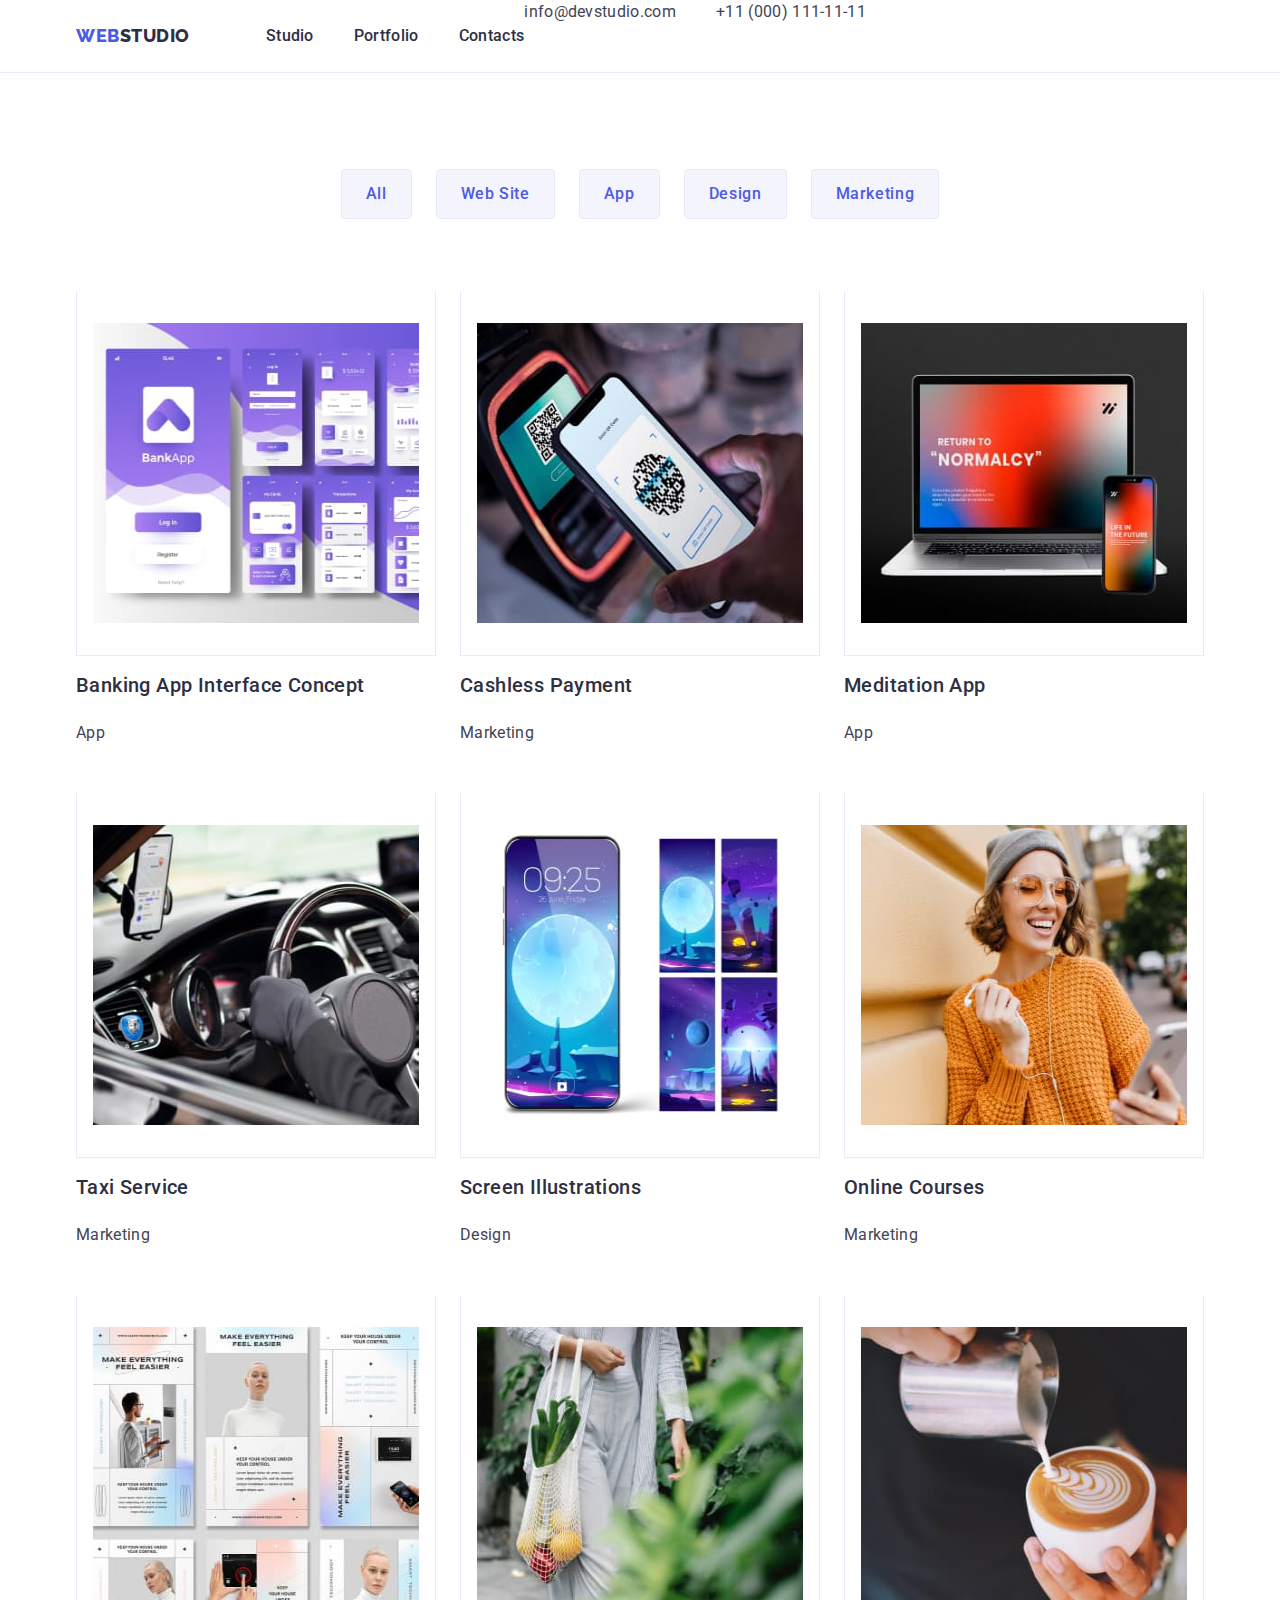
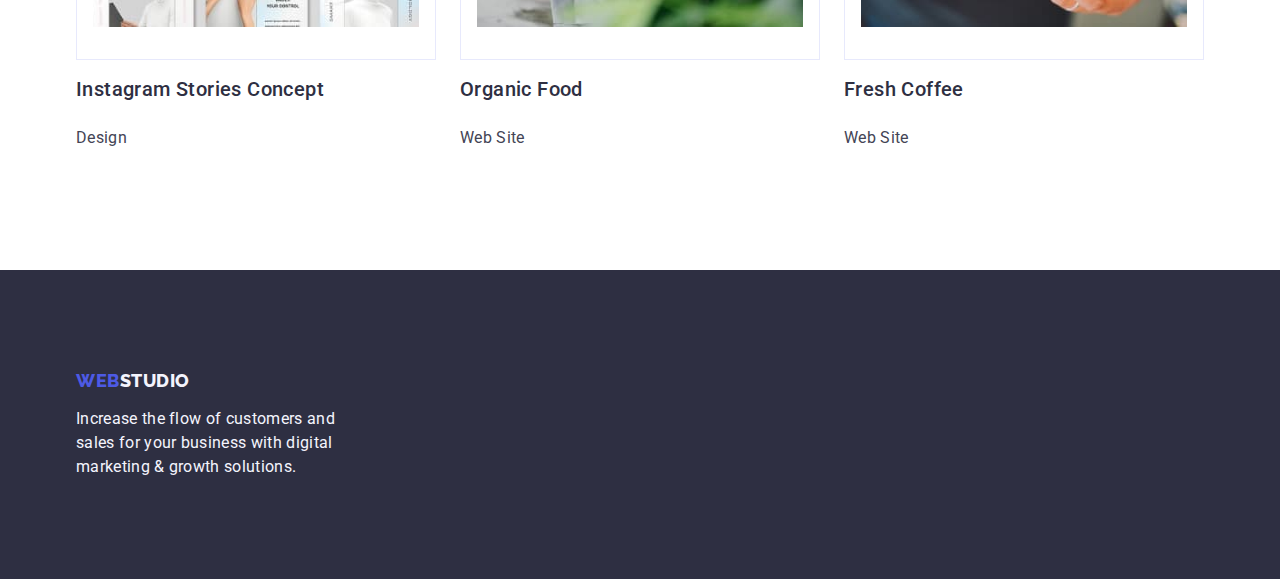
==== commit b859c60a: "hw3 one more try" ====
--- a/portfolio.html
+++ b/portfolio.html
@@ -55,8 +55,9 @@
       <!-- Filter Buttons -->
 
       <section class="filter-button-section">
-        <h1 hidden>Portfolio</h1>
         <div class="container">
+          <h1 hidden>Portfolio</h1>
+
           <ul class="list filter-button-list">
             <li><button type="button" class="filter-btn">All</button></li>
             <li>
@@ -68,139 +69,139 @@
               <button type="button" class="filter-btn">Marketing</button>
             </li>
           </ul>
+
+          <ul class="list portfolio-card-list">
+            <li class="portfolio-card-item">
+              <a href="" class="link"
+                ><div class="card-item-link">
+                  <img
+                    src="./images/row-1-pc-1-img-1.jpg"
+                    alt="banking-app-interface-concept"
+                    width="360"
+                    height="300"
+                  />
+                </div>
+                <h2 class="portfolio-item-title">
+                  Banking App Interface Concept
+                </h2>
+                <p class="text card-text">App</p>
+              </a>
+            </li>
+
+            <li class="portfolio-card-item">
+              <a href="" class="link">
+                <div class="card-item-link">
+                  <img
+                    src="./images/row-1-pc-2-img-2.jpg"
+                    alt="cachless-payment"
+                    width="360"
+                    height="300"
+                  />
+                </div>
+                <h2 class="portfolio-item-title">Cashless Payment</h2>
+                <p class="text card-text">Marketing</p>
+              </a>
+            </li>
+            <li class="portfolio-card-item">
+              <a href="" class="link"
+                ><div class="card-item-link">
+                  <img
+                    src="./images/row-1-pc-3-img-3.jpg"
+                    alt="meditation-app"
+                    width="360"
+                    height="300"
+                  />
+                </div>
+                <h2 class="portfolio-item-title">Meditation App</h2>
+                <p class="text card-text">App</p>
+              </a>
+            </li>
+            <li class="portfolio-card-item">
+              <a href="" class="link">
+                <div class="card-item-link">
+                  <img
+                    src="./images/row-2-pc-1-img-1.jpg"
+                    alt="taxi-service"
+                    width="360"
+                    height="300"
+                  />
+                </div>
+                <h2 class="portfolio-item-title">Taxi Service</h2>
+                <p class="text card-text">Marketing</p>
+              </a>
+            </li>
+            <li class="portfolio-card-item">
+              <a href="" class="link"
+                ><div class="card-item-link">
+                  <img
+                    src="./images/row-2-pc-2-img-2.jpg"
+                    alt="screen-illustrations"
+                    width="360"
+                    height="300"
+                  />
+                </div>
+                <h2 class="portfolio-item-title">Screen Illustrations</h2>
+                <p class="text card-text">Design</p>
+              </a>
+            </li>
+            <li class="portfolio-card-item">
+              <a href="" class="link"
+                ><div class="card-item-link">
+                  <img
+                    src="./images/row-2-pc-3-img-3.jpg"
+                    alt="online-courses"
+                    width="360"
+                    height="300"
+                  />
+                </div>
+                <h2 class="portfolio-item-title">Online Courses</h2>
+                <p class="text card-text">Marketing</p>
+              </a>
+            </li>
+            <li class="portfolio-card-item">
+              <a href="" class="link"
+                ><div class="card-item-link">
+                  <img
+                    src="./images/row-3-pc-1-img-1.jpg"
+                    alt="instagram-stories-concept"
+                    width="360"
+                    height="300"
+                  />
+                </div>
+                <h2 class="portfolio-item-title">Instagram Stories Concept</h2>
+                <p class="text card-text">Design</p>
+              </a>
+            </li>
+            <li class="portfolio-card-item">
+              <a href="" class="link"
+                ><div class="card-item-link">
+                  <img
+                    src="./images/row-3-pc-2-img-2.jpg"
+                    alt="organic-food"
+                    width="360"
+                    height="300"
+                  />
+                </div>
+                <h2 class="portfolio-item-title">Organic Food</h2>
+                <p class="text card-text">Web Site</p>
+              </a>
+            </li>
+            <li class="portfolio-card-item">
+              <a href="" class="link"
+                ><div class="card-item-link">
+                  <img
+                    src="./images/row-3-pc-3-img-3.jpg"
+                    alt="fresh-coffee"
+                    width="360"
+                    height="300"
+                  />
+                </div>
+                <h2 class="portfolio-item-title">Fresh Coffee</h2>
+                <p class="text card-text">Web Site</p>
+              </a>
+            </li>
+          </ul>
         </div>
-
-        <ul class="list portfolio-card-list">
-          <li class="portfolio-card-item">
-            <a href="" class="link"
-              ><div class="card-item-link">
-                <img
-                  src="./images/row-1-pc-1-img-1.jpg"
-                  alt="banking-app-interface-concept"
-                  width="360"
-                  height="300"
-                />
-              </div>
-              <h2 class="portfolio-item-title">
-                Banking App Interface Concept
-              </h2>
-              <p class="text card-text">App</p>
-            </a>
-          </li>
-
-          <li class="portfolio-card-item">
-            <a href="" class="link">
-              <div class="card-item-link">
-                <img
-                  src="./images/row-1-pc-2-img-2.jpg"
-                  alt="cachless-payment"
-                  width="360"
-                  height="300"
-                />
-              </div>
-              <h2 class="portfolio-item-title">Cashless Payment</h2>
-              <p class="text card-text">Marketing</p>
-            </a>
-          </li>
-          <li class="portfolio-card-item">
-            <a href="" class="link"
-              ><div class="card-item-link">
-                <img
-                  src="./images/row-1-pc-3-img-3.jpg"
-                  alt="meditation-app"
-                  width="360"
-                  height="300"
-                />
-              </div>
-              <h2 class="portfolio-item-title">Meditation App</h2>
-              <p class="text card-text">App</p>
-            </a>
-          </li>
-          <li class="portfolio-card-item">
-            <a href="" class="link">
-              <div class="card-item-link">
-                <img
-                  src="./images/row-2-pc-1-img-1.jpg"
-                  alt="taxi-service"
-                  width="360"
-                  height="300"
-                />
-              </div>
-              <h2 class="portfolio-item-title">Taxi Service</h2>
-              <p class="text card-text">Marketing</p>
-            </a>
-          </li>
-          <li class="portfolio-card-item">
-            <a href="" class="link"
-              ><div class="card-item-link">
-                <img
-                  src="./images/row-2-pc-2-img-2.jpg"
-                  alt="screen-illustrations"
-                  width="360"
-                  height="300"
-                />
-              </div>
-              <h2 class="portfolio-item-title">Screen Illustrations</h2>
-              <p class="text card-text">Design</p>
-            </a>
-          </li>
-          <li class="portfolio-card-item">
-            <a href="" class="link"
-              ><div class="card-item-link">
-                <img
-                  src="./images/row-2-pc-3-img-3.jpg"
-                  alt="online-courses"
-                  width="360"
-                  height="300"
-                />
-              </div>
-              <h2 class="portfolio-item-title">Online Courses</h2>
-              <p class="text card-text">Marketing</p>
-            </a>
-          </li>
-          <li class="portfolio-card-item">
-            <a href="" class="link"
-              ><div class="card-item-link">
-                <img
-                  src="./images/row-3-pc-1-img-1.jpg"
-                  alt="instagram-stories-concept"
-                  width="360"
-                  height="300"
-                />
-              </div>
-              <h2 class="portfolio-item-title">Instagram Stories Concept</h2>
-              <p class="text card-text">Design</p>
-            </a>
-          </li>
-          <li class="portfolio-card-item">
-            <a href="" class="link"
-              ><div class="card-item-link">
-                <img
-                  src="./images/row-3-pc-2-img-2.jpg"
-                  alt="organic-food"
-                  width="360"
-                  height="300"
-                />
-              </div>
-              <h2 class="portfolio-item-title">Organic Food</h2>
-              <p class="text card-text">Web Site</p>
-            </a>
-          </li>
-          <li class="portfolio-card-item">
-            <a href="" class="link"
-              ><div class="card-item-link">
-                <img
-                  src="./images/row-3-pc-3-img-3.jpg"
-                  alt="fresh-coffee"
-                  width="360"
-                  height="300"
-                />
-              </div>
-              <h2 class="portfolio-item-title">Fresh Coffee</h2>
-              <p class="text card-text">Web Site</p>
-            </a>
-          </li>
-        </ul>
       </section>
     </main>
 
--- a/css/styles.css
+++ b/css/styles.css
@@ -334,14 +334,6 @@
   width: calc((100% - 48px) / 3);
 }
 
-/* li.portfolio-card-item:nth-child(3n) {
-  margin-right: 0;
-}
-
-li.portfolio-card-item:nth-child(n + 7) {
-  margin-bottom: 0;
-} */
-
 .card-item-link {
   padding: 32px 16px;
   border: 1px solid var(--hairlines);
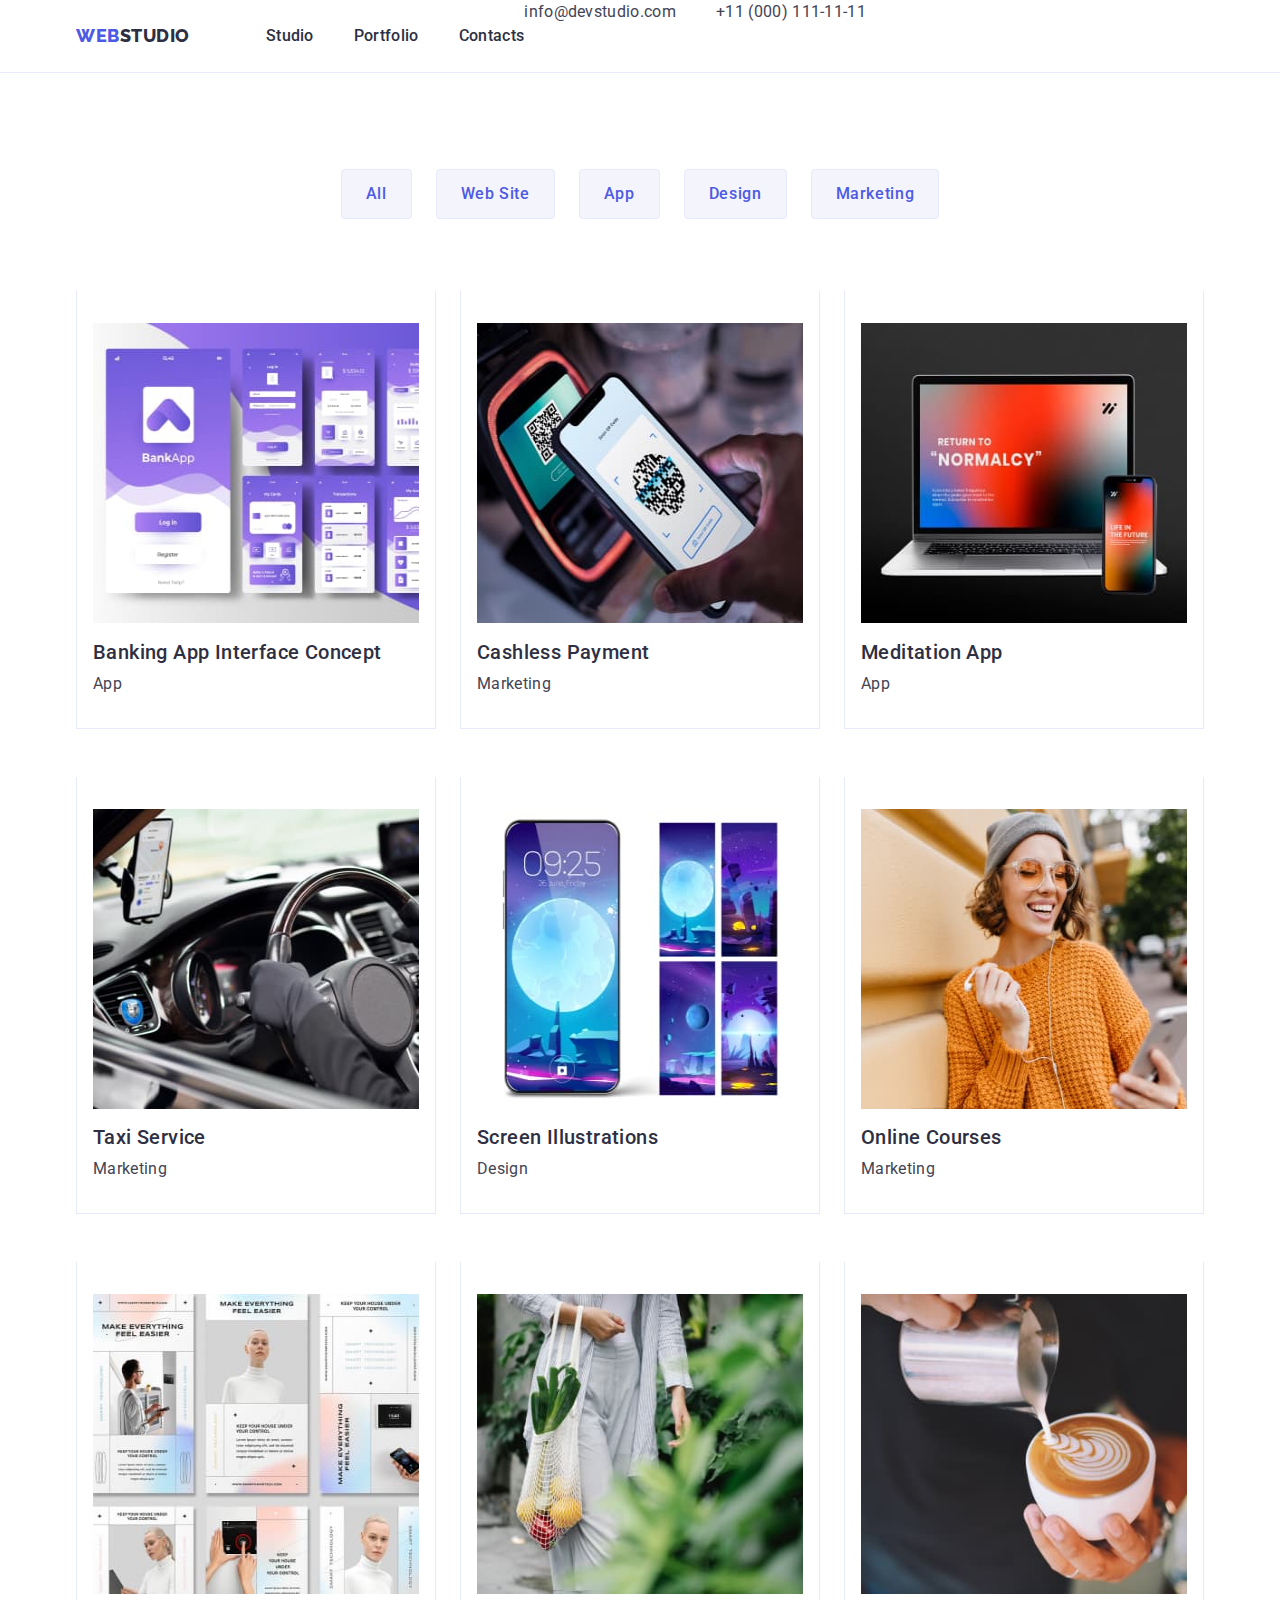
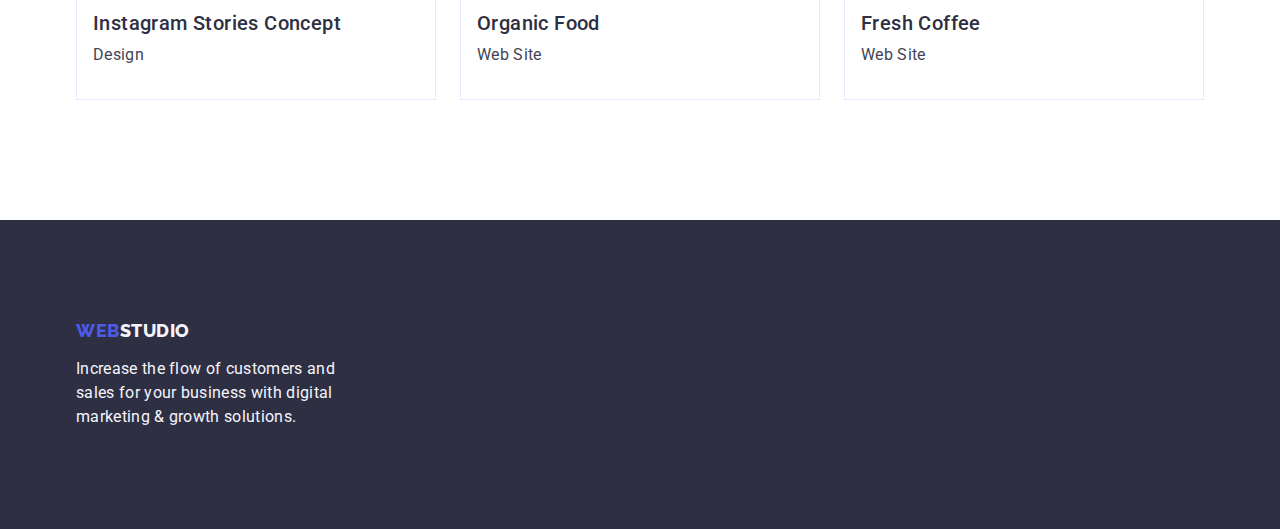
==== commit 5a74d8f8: "HW3 Final ver. (after check)" ====
--- a/portfolio.html
+++ b/portfolio.html
@@ -80,11 +80,11 @@
                     width="360"
                     height="300"
                   />
-                </div>
-                <h2 class="portfolio-item-title">
-                  Banking App Interface Concept
-                </h2>
-                <p class="text card-text">App</p>
+                  <h2 class="portfolio-item-title">
+                    Banking App Interface Concept
+                  </h2>
+                  <p class="text card-text">App</p>
+                </div>
               </a>
             </li>
 
@@ -97,9 +97,10 @@
                     width="360"
                     height="300"
                   />
-                </div>
-                <h2 class="portfolio-item-title">Cashless Payment</h2>
-                <p class="text card-text">Marketing</p>
+
+                  <h2 class="portfolio-item-title">Cashless Payment</h2>
+                  <p class="text card-text">Marketing</p>
+                </div>
               </a>
             </li>
             <li class="portfolio-card-item">
@@ -111,9 +112,10 @@
                     width="360"
                     height="300"
                   />
-                </div>
-                <h2 class="portfolio-item-title">Meditation App</h2>
-                <p class="text card-text">App</p>
+
+                  <h2 class="portfolio-item-title">Meditation App</h2>
+                  <p class="text card-text">App</p>
+                </div>
               </a>
             </li>
             <li class="portfolio-card-item">
@@ -125,9 +127,10 @@
                     width="360"
                     height="300"
                   />
-                </div>
-                <h2 class="portfolio-item-title">Taxi Service</h2>
-                <p class="text card-text">Marketing</p>
+
+                  <h2 class="portfolio-item-title">Taxi Service</h2>
+                  <p class="text card-text">Marketing</p>
+                </div>
               </a>
             </li>
             <li class="portfolio-card-item">
@@ -139,9 +142,10 @@
                     width="360"
                     height="300"
                   />
-                </div>
-                <h2 class="portfolio-item-title">Screen Illustrations</h2>
-                <p class="text card-text">Design</p>
+
+                  <h2 class="portfolio-item-title">Screen Illustrations</h2>
+                  <p class="text card-text">Design</p>
+                </div>
               </a>
             </li>
             <li class="portfolio-card-item">
@@ -153,9 +157,10 @@
                     width="360"
                     height="300"
                   />
-                </div>
-                <h2 class="portfolio-item-title">Online Courses</h2>
-                <p class="text card-text">Marketing</p>
+
+                  <h2 class="portfolio-item-title">Online Courses</h2>
+                  <p class="text card-text">Marketing</p>
+                </div>
               </a>
             </li>
             <li class="portfolio-card-item">
@@ -167,9 +172,12 @@
                     width="360"
                     height="300"
                   />
-                </div>
-                <h2 class="portfolio-item-title">Instagram Stories Concept</h2>
-                <p class="text card-text">Design</p>
+
+                  <h2 class="portfolio-item-title">
+                    Instagram Stories Concept
+                  </h2>
+                  <p class="text card-text">Design</p>
+                </div>
               </a>
             </li>
             <li class="portfolio-card-item">
@@ -181,9 +189,10 @@
                     width="360"
                     height="300"
                   />
-                </div>
-                <h2 class="portfolio-item-title">Organic Food</h2>
-                <p class="text card-text">Web Site</p>
+
+                  <h2 class="portfolio-item-title">Organic Food</h2>
+                  <p class="text card-text">Web Site</p>
+                </div>
               </a>
             </li>
             <li class="portfolio-card-item">
@@ -195,9 +204,10 @@
                     width="360"
                     height="300"
                   />
-                </div>
-                <h2 class="portfolio-item-title">Fresh Coffee</h2>
-                <p class="text card-text">Web Site</p>
+
+                  <h2 class="portfolio-item-title">Fresh Coffee</h2>
+                  <p class="text card-text">Web Site</p>
+                </div>
               </a>
             </li>
           </ul>
--- a/css/styles.css
+++ b/css/styles.css
@@ -346,5 +346,5 @@
   line-height: 1.2;
   letter-spacing: 0.02em;
   color: var(--dark-color);
-  padding-bottom: 8px;
-}
+  margin-bottom: 8px;
+}
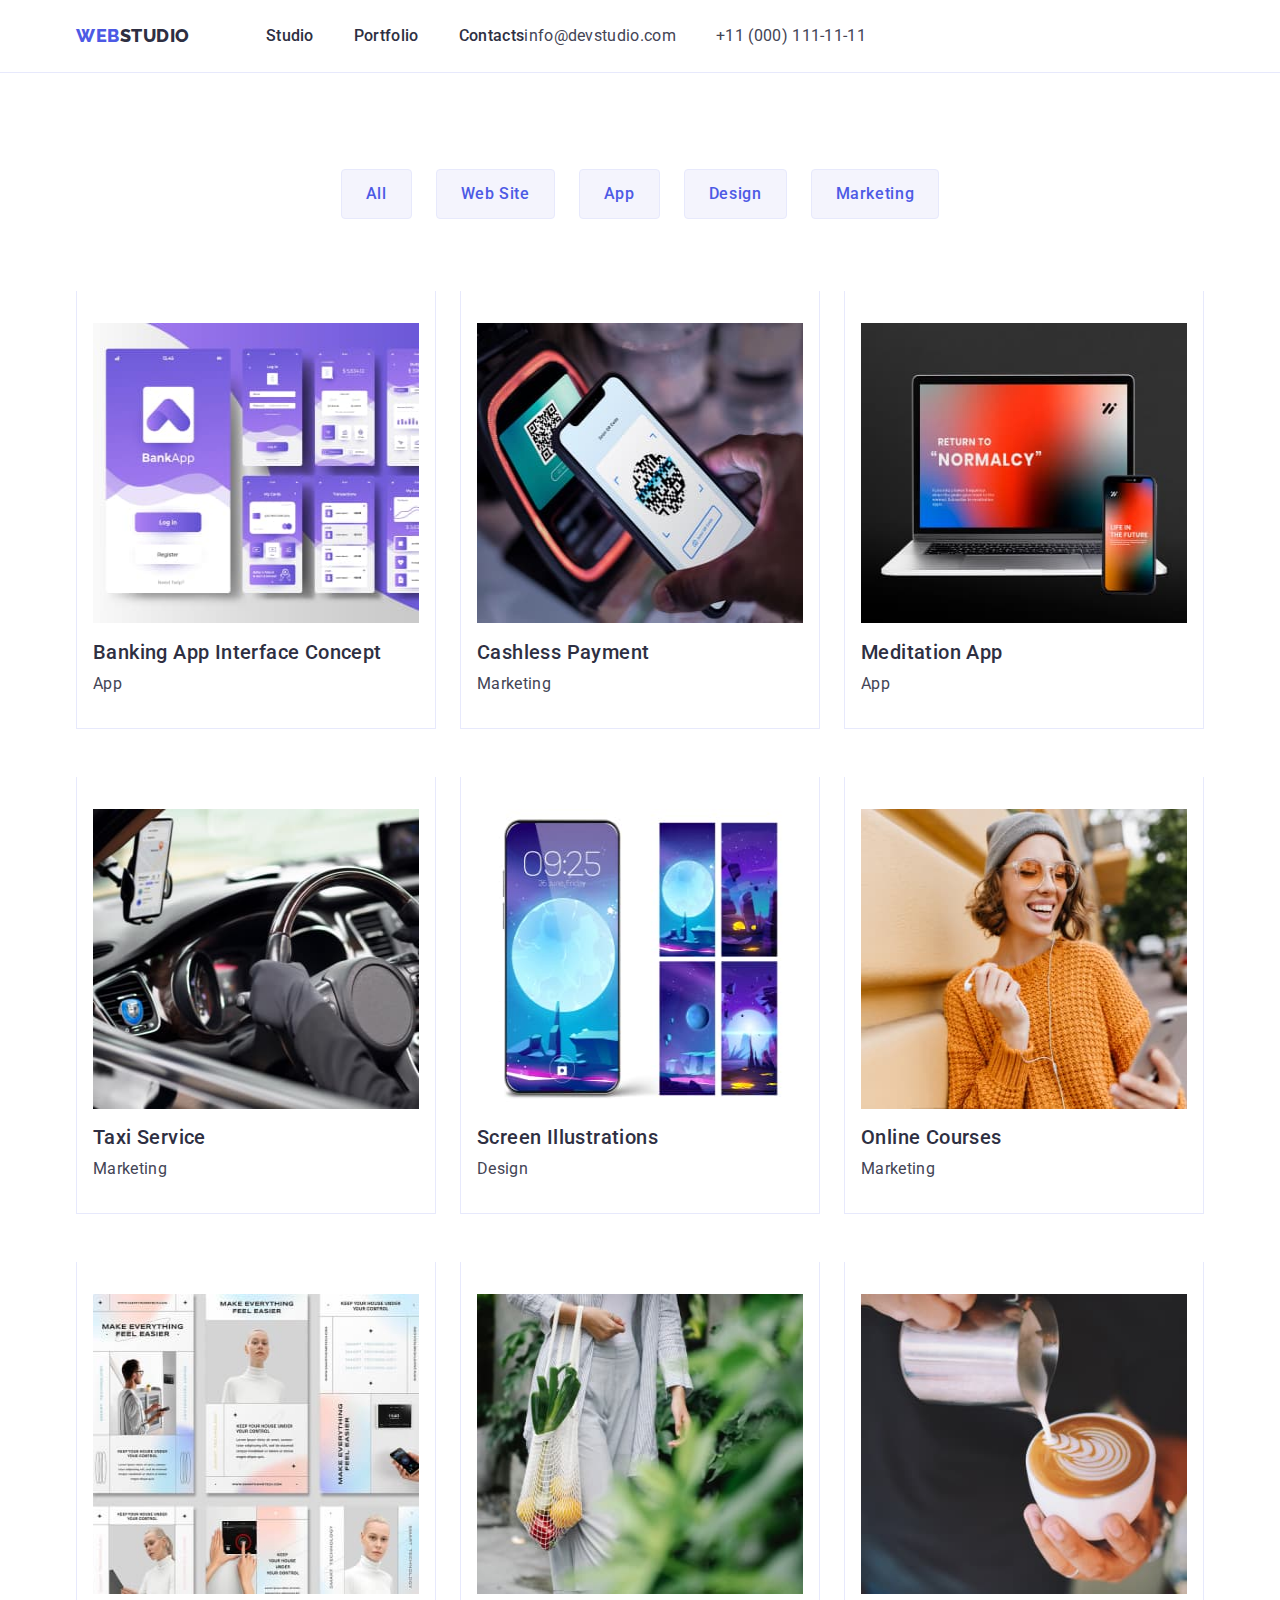
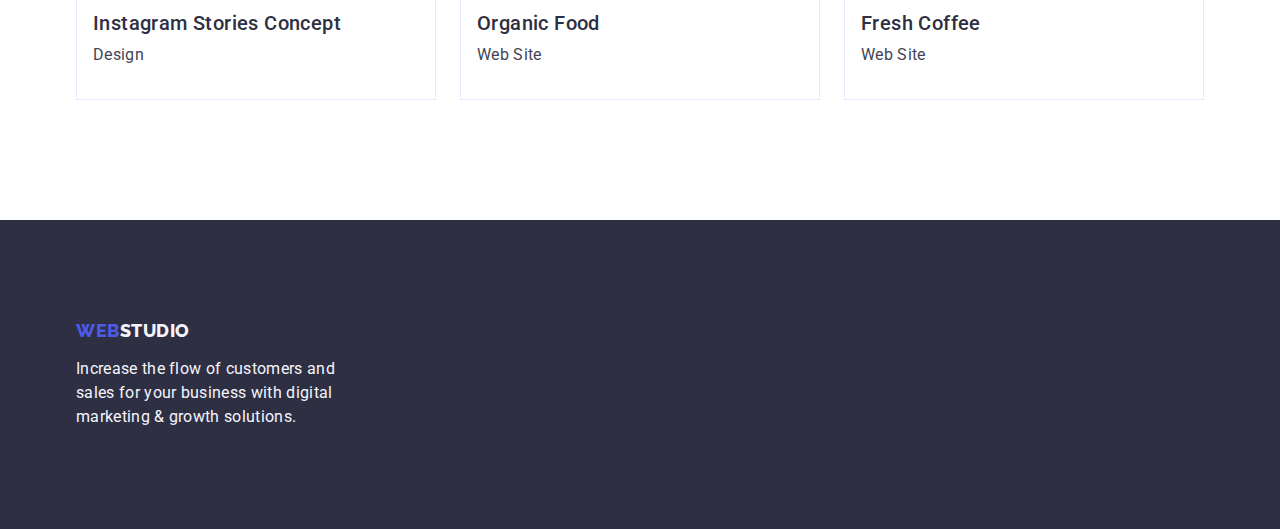
==== commit c67c8e00: "HW3 Final ver. with fixed header" ====
--- a/portfolio.html
+++ b/portfolio.html
@@ -72,8 +72,8 @@
 
           <ul class="list portfolio-card-list">
             <li class="portfolio-card-item">
-              <a href="" class="link"
-                ><div class="card-item-link">
+              <div class="card-item-link">
+                <a href="" class="link">
                   <img
                     src="./images/row-1-pc-1-img-1.jpg"
                     alt="banking-app-interface-concept"
@@ -84,13 +84,13 @@
                     Banking App Interface Concept
                   </h2>
                   <p class="text card-text">App</p>
-                </div>
-              </a>
-            </li>
-
-            <li class="portfolio-card-item">
-              <a href="" class="link">
-                <div class="card-item-link">
+                </a>
+              </div>
+            </li>
+
+            <li class="portfolio-card-item">
+              <div class="card-item-link">
+                <a href="" class="link">
                   <img
                     src="./images/row-1-pc-2-img-2.jpg"
                     alt="cachless-payment"
@@ -100,12 +100,12 @@
 
                   <h2 class="portfolio-item-title">Cashless Payment</h2>
                   <p class="text card-text">Marketing</p>
-                </div>
-              </a>
-            </li>
-            <li class="portfolio-card-item">
-              <a href="" class="link"
-                ><div class="card-item-link">
+                </a>
+              </div>
+            </li>
+            <li class="portfolio-card-item">
+              <div class="card-item-link">
+                <a href="" class="link">
                   <img
                     src="./images/row-1-pc-3-img-3.jpg"
                     alt="meditation-app"
@@ -115,12 +115,12 @@
 
                   <h2 class="portfolio-item-title">Meditation App</h2>
                   <p class="text card-text">App</p>
-                </div>
-              </a>
-            </li>
-            <li class="portfolio-card-item">
-              <a href="" class="link">
-                <div class="card-item-link">
+                </a>
+              </div>
+            </li>
+            <li class="portfolio-card-item">
+              <div class="card-item-link">
+                <a href="" class="link">
                   <img
                     src="./images/row-2-pc-1-img-1.jpg"
                     alt="taxi-service"
@@ -130,85 +130,80 @@
 
                   <h2 class="portfolio-item-title">Taxi Service</h2>
                   <p class="text card-text">Marketing</p>
-                </div>
-              </a>
-            </li>
-            <li class="portfolio-card-item">
-              <a href="" class="link"
-                ><div class="card-item-link">
+                </a>
+              </div>
+            </li>
+            <li class="portfolio-card-item">
+              <div class="card-item-link">
+                <a href="" class="link">
                   <img
                     src="./images/row-2-pc-2-img-2.jpg"
                     alt="screen-illustrations"
                     width="360"
                     height="300"
                   />
-
                   <h2 class="portfolio-item-title">Screen Illustrations</h2>
                   <p class="text card-text">Design</p>
-                </div>
-              </a>
-            </li>
-            <li class="portfolio-card-item">
-              <a href="" class="link"
-                ><div class="card-item-link">
+                </a>
+              </div>
+            </li>
+            <li class="portfolio-card-item">
+              <div class="card-item-link">
+                <a href="" class="link">
                   <img
                     src="./images/row-2-pc-3-img-3.jpg"
                     alt="online-courses"
                     width="360"
                     height="300"
                   />
-
                   <h2 class="portfolio-item-title">Online Courses</h2>
                   <p class="text card-text">Marketing</p>
-                </div>
-              </a>
-            </li>
-            <li class="portfolio-card-item">
-              <a href="" class="link"
-                ><div class="card-item-link">
+                </a>
+              </div>
+            </li>
+            <li class="portfolio-card-item">
+              <div class="card-item-link">
+                <a href="" class="link">
                   <img
                     src="./images/row-3-pc-1-img-1.jpg"
                     alt="instagram-stories-concept"
                     width="360"
                     height="300"
                   />
-
                   <h2 class="portfolio-item-title">
                     Instagram Stories Concept
                   </h2>
                   <p class="text card-text">Design</p>
-                </div>
-              </a>
-            </li>
-            <li class="portfolio-card-item">
-              <a href="" class="link"
-                ><div class="card-item-link">
+                </a>
+              </div>
+            </li>
+            <li class="portfolio-card-item">
+              <div class="card-item-link">
+                <a href="" class="link">
                   <img
                     src="./images/row-3-pc-2-img-2.jpg"
                     alt="organic-food"
                     width="360"
                     height="300"
                   />
-
                   <h2 class="portfolio-item-title">Organic Food</h2>
                   <p class="text card-text">Web Site</p>
-                </div>
-              </a>
-            </li>
-            <li class="portfolio-card-item">
-              <a href="" class="link"
-                ><div class="card-item-link">
+                </a>
+              </div>
+            </li>
+            <li class="portfolio-card-item">
+              <div class="card-item-link">
+                <a href="" class="link">
                   <img
                     src="./images/row-3-pc-3-img-3.jpg"
                     alt="fresh-coffee"
                     width="360"
                     height="300"
                   />
-
                   <h2 class="portfolio-item-title">Fresh Coffee</h2>
                   <p class="text card-text">Web Site</p>
-                </div>
-              </a>
+                </a>
+              </div>
             </li>
           </ul>
         </div>
--- a/css/styles.css
+++ b/css/styles.css
@@ -117,6 +117,7 @@
 .address-list {
   display: flex;
   gap: 40px;
+  padding: 24px 0;
 }
 
 .address-link {
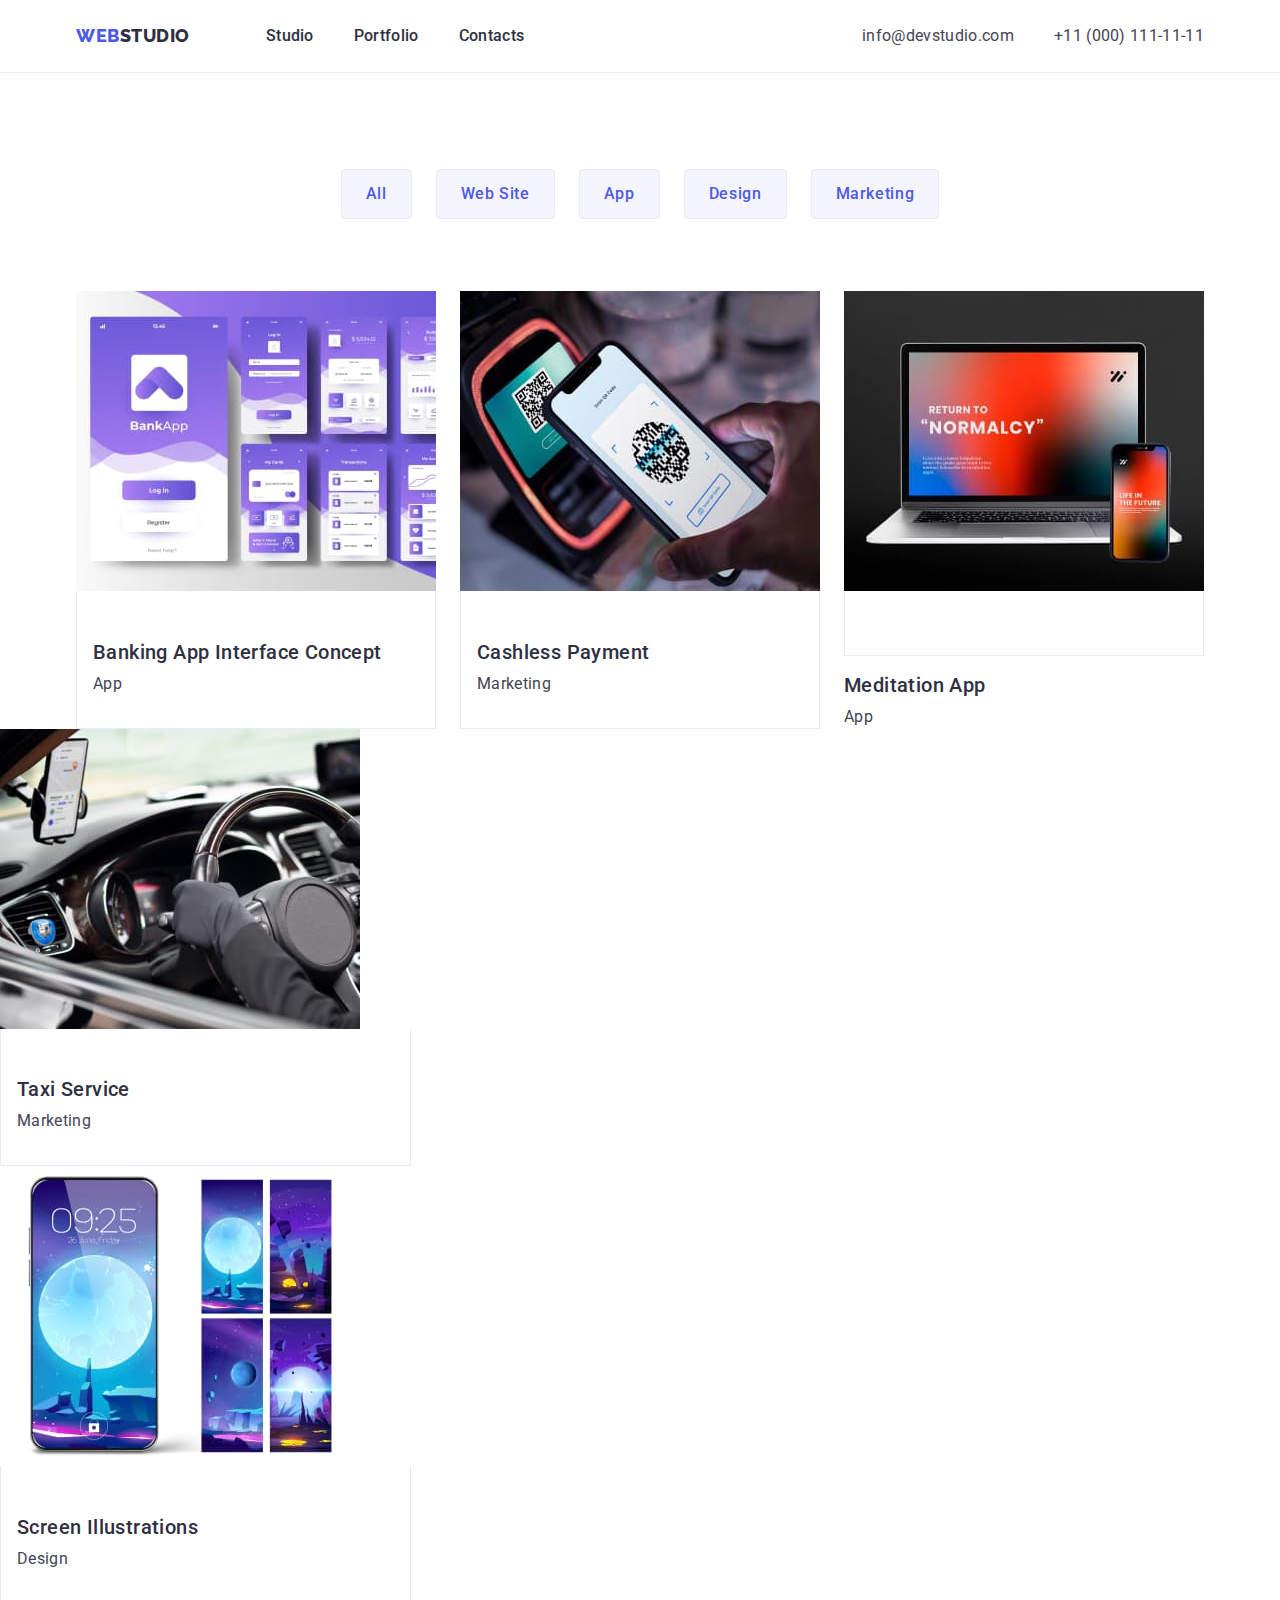
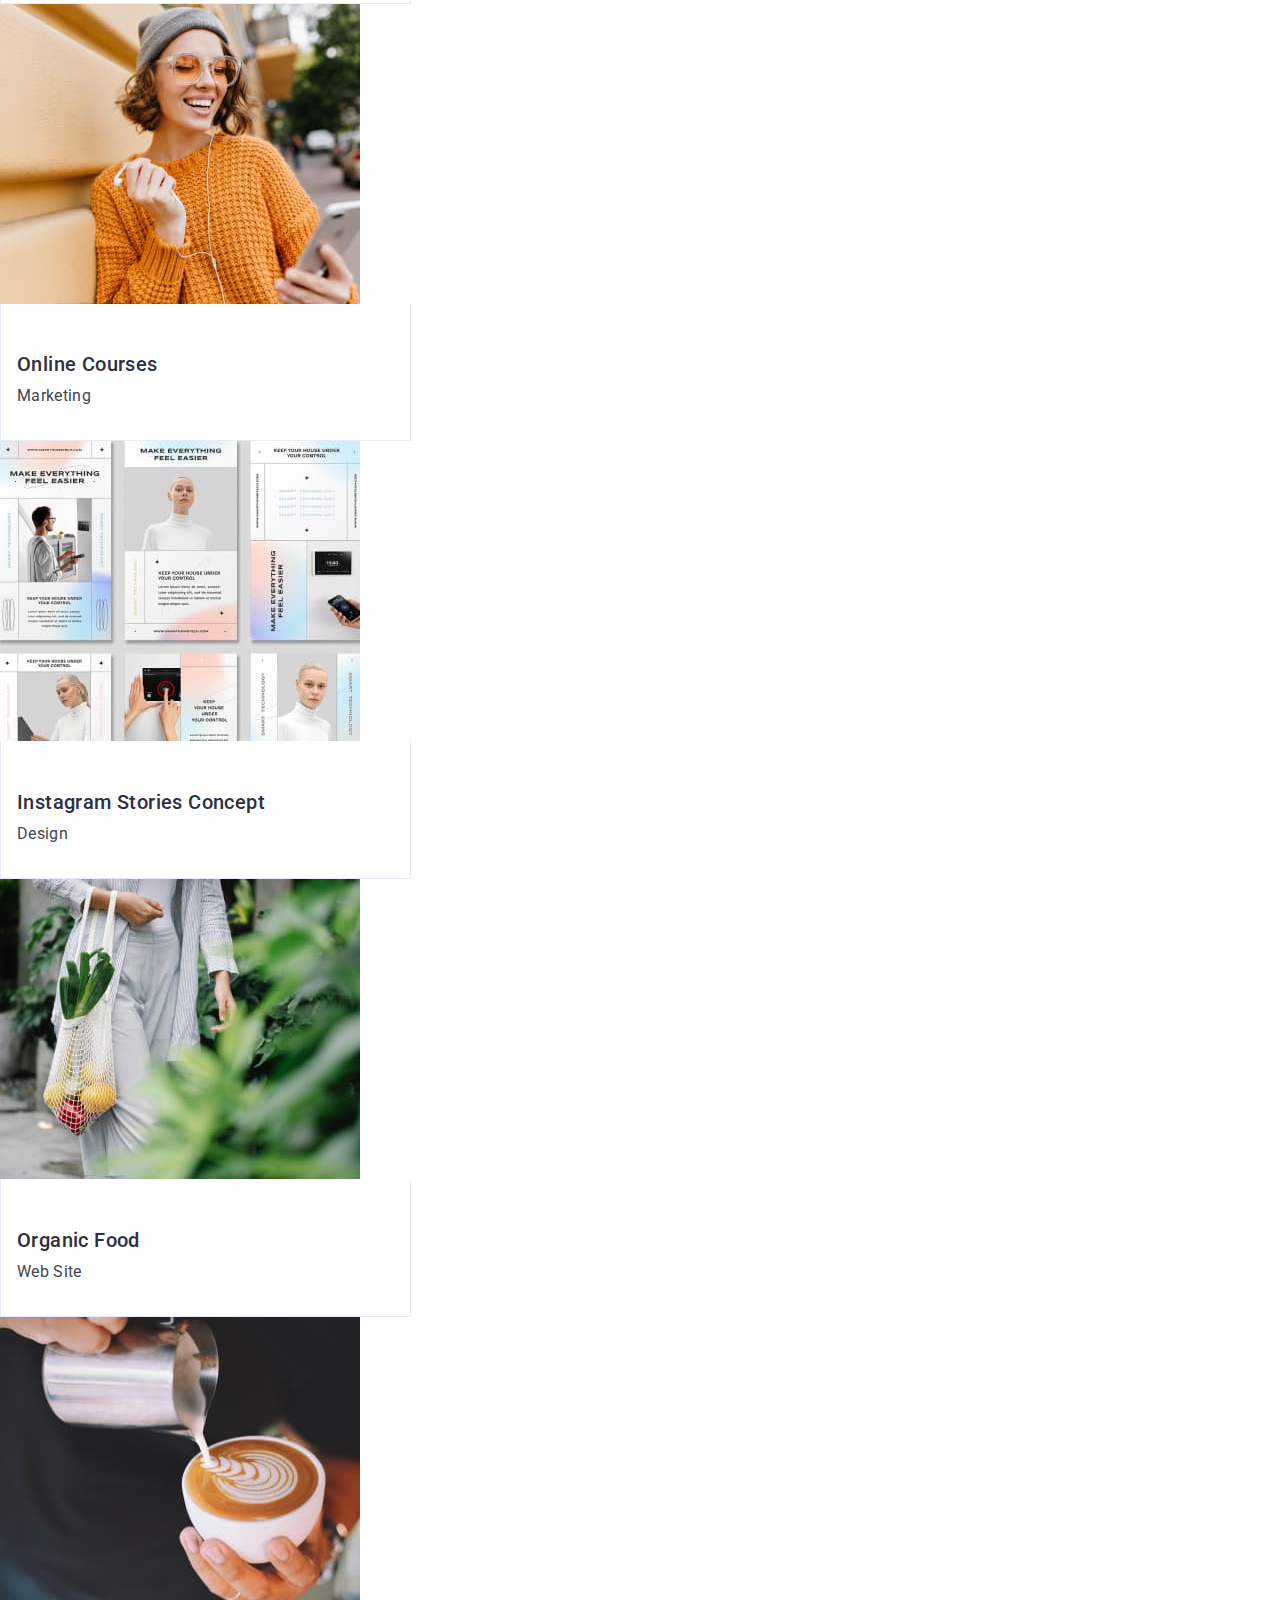
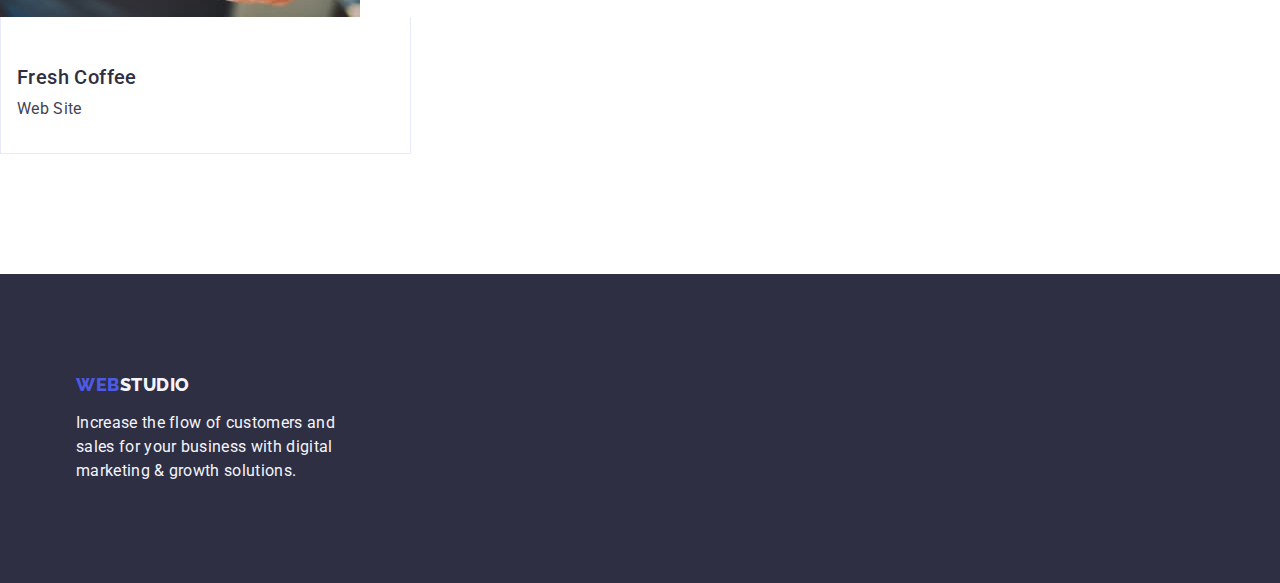
==== commit 4ab26d3f: "hw3 final ver.3" ====
--- a/portfolio.html
+++ b/portfolio.html
@@ -72,39 +72,38 @@
 
           <ul class="list portfolio-card-list">
             <li class="portfolio-card-item">
-              <div class="card-item-link">
-                <a href="" class="link">
-                  <img
-                    src="./images/row-1-pc-1-img-1.jpg"
-                    alt="banking-app-interface-concept"
-                    width="360"
-                    height="300"
-                  />
+              <a href="" class="link">
+                <img
+                  src="./images/row-1-pc-1-img-1.jpg"
+                  alt="banking-app-interface-concept"
+                  width="360"
+                  height="300"
+                />
+                <div class="card-item-link">
                   <h2 class="portfolio-item-title">
                     Banking App Interface Concept
                   </h2>
                   <p class="text card-text">App</p>
-                </a>
-              </div>
-            </li>
-
-            <li class="portfolio-card-item">
-              <div class="card-item-link">
-                <a href="" class="link">
-                  <img
-                    src="./images/row-1-pc-2-img-2.jpg"
-                    alt="cachless-payment"
-                    width="360"
-                    height="300"
-                  />
-
+                </div>
+              </a>
+            </li>
+
+            <li class="portfolio-card-item">
+              <a href="" class="link">
+                <img
+                  src="./images/row-1-pc-2-img-2.jpg"
+                  alt="cachless-payment"
+                  width="360"
+                  height="300"
+                />
+                <div class="card-item-link">
                   <h2 class="portfolio-item-title">Cashless Payment</h2>
                   <p class="text card-text">Marketing</p>
-                </a>
-              </div>
-            </li>
-            <li class="portfolio-card-item">
-              <div class="card-item-link">
+                </div>
+              </a>
+            </li>
+            <li class="portfolio-card-item">
+              
                 <a href="" class="link">
                   <img
                     src="./images/row-1-pc-3-img-3.jpg"
@@ -112,14 +111,15 @@
                     width="360"
                     height="300"
                   />
-
+                  <div class="card-item-link"></div>
                   <h2 class="portfolio-item-title">Meditation App</h2>
                   <p class="text card-text">App</p>
-                </a>
-              </div>
-            </li>
-            <li class="portfolio-card-item">
-              <div class="card-item-link">
+                  </div>
+                </a>
+              
+            </li>
+            <li class="portfolio-card-item">
+              
                 <a href="" class="link">
                   <img
                     src="./images/row-2-pc-1-img-1.jpg"
@@ -127,14 +127,15 @@
                     width="360"
                     height="300"
                   />
-
+                  <div class="card-item-link">
                   <h2 class="portfolio-item-title">Taxi Service</h2>
                   <p class="text card-text">Marketing</p>
-                </a>
-              </div>
-            </li>
-            <li class="portfolio-card-item">
-              <div class="card-item-link">
+                  </div>
+                </a>
+              
+            </li>
+            <li class="portfolio-card-item">
+             
                 <a href="" class="link">
                   <img
                     src="./images/row-2-pc-2-img-2.jpg"
@@ -142,13 +143,15 @@
                     width="360"
                     height="300"
                   />
+                   <div class="card-item-link">
                   <h2 class="portfolio-item-title">Screen Illustrations</h2>
                   <p class="text card-text">Design</p>
-                </a>
-              </div>
-            </li>
-            <li class="portfolio-card-item">
-              <div class="card-item-link">
+                  </div>
+                </a>
+              
+            </li>
+            <li class="portfolio-card-item">
+              
                 <a href="" class="link">
                   <img
                     src="./images/row-2-pc-3-img-3.jpg"
@@ -156,13 +159,15 @@
                     width="360"
                     height="300"
                   />
+                  <div class="card-item-link">
                   <h2 class="portfolio-item-title">Online Courses</h2>
                   <p class="text card-text">Marketing</p>
-                </a>
-              </div>
-            </li>
-            <li class="portfolio-card-item">
-              <div class="card-item-link">
+                  </div>
+                </a>
+              
+            </li>
+            <li class="portfolio-card-item">
+              
                 <a href="" class="link">
                   <img
                     src="./images/row-3-pc-1-img-1.jpg"
@@ -170,15 +175,17 @@
                     width="360"
                     height="300"
                   />
+                  <div class="card-item-link">
                   <h2 class="portfolio-item-title">
                     Instagram Stories Concept
                   </h2>
                   <p class="text card-text">Design</p>
-                </a>
-              </div>
-            </li>
-            <li class="portfolio-card-item">
-              <div class="card-item-link">
+                  </div>
+                </a>
+              
+            </li>
+            <li class="portfolio-card-item">
+              
                 <a href="" class="link">
                   <img
                     src="./images/row-3-pc-2-img-2.jpg"
@@ -186,13 +193,15 @@
                     width="360"
                     height="300"
                   />
+                  <div class="card-item-link">
                   <h2 class="portfolio-item-title">Organic Food</h2>
                   <p class="text card-text">Web Site</p>
-                </a>
-              </div>
-            </li>
-            <li class="portfolio-card-item">
-              <div class="card-item-link">
+                  </div>
+                </a>
+              
+            </li>
+            <li class="portfolio-card-item">
+              
                 <a href="" class="link">
                   <img
                     src="./images/row-3-pc-3-img-3.jpg"
@@ -200,10 +209,12 @@
                     width="360"
                     height="300"
                   />
+                  <div class="card-item-link">
                   <h2 class="portfolio-item-title">Fresh Coffee</h2>
                   <p class="text card-text">Web Site</p>
-                </a>
-              </div>
+                  </div>
+                </a>
+              
             </li>
           </ul>
         </div>
--- a/css/styles.css
+++ b/css/styles.css
@@ -112,6 +112,7 @@
 .header-address {
   display: flex;
   font-style: normal;
+  margin-left: auto;
 }
 
 .address-list {
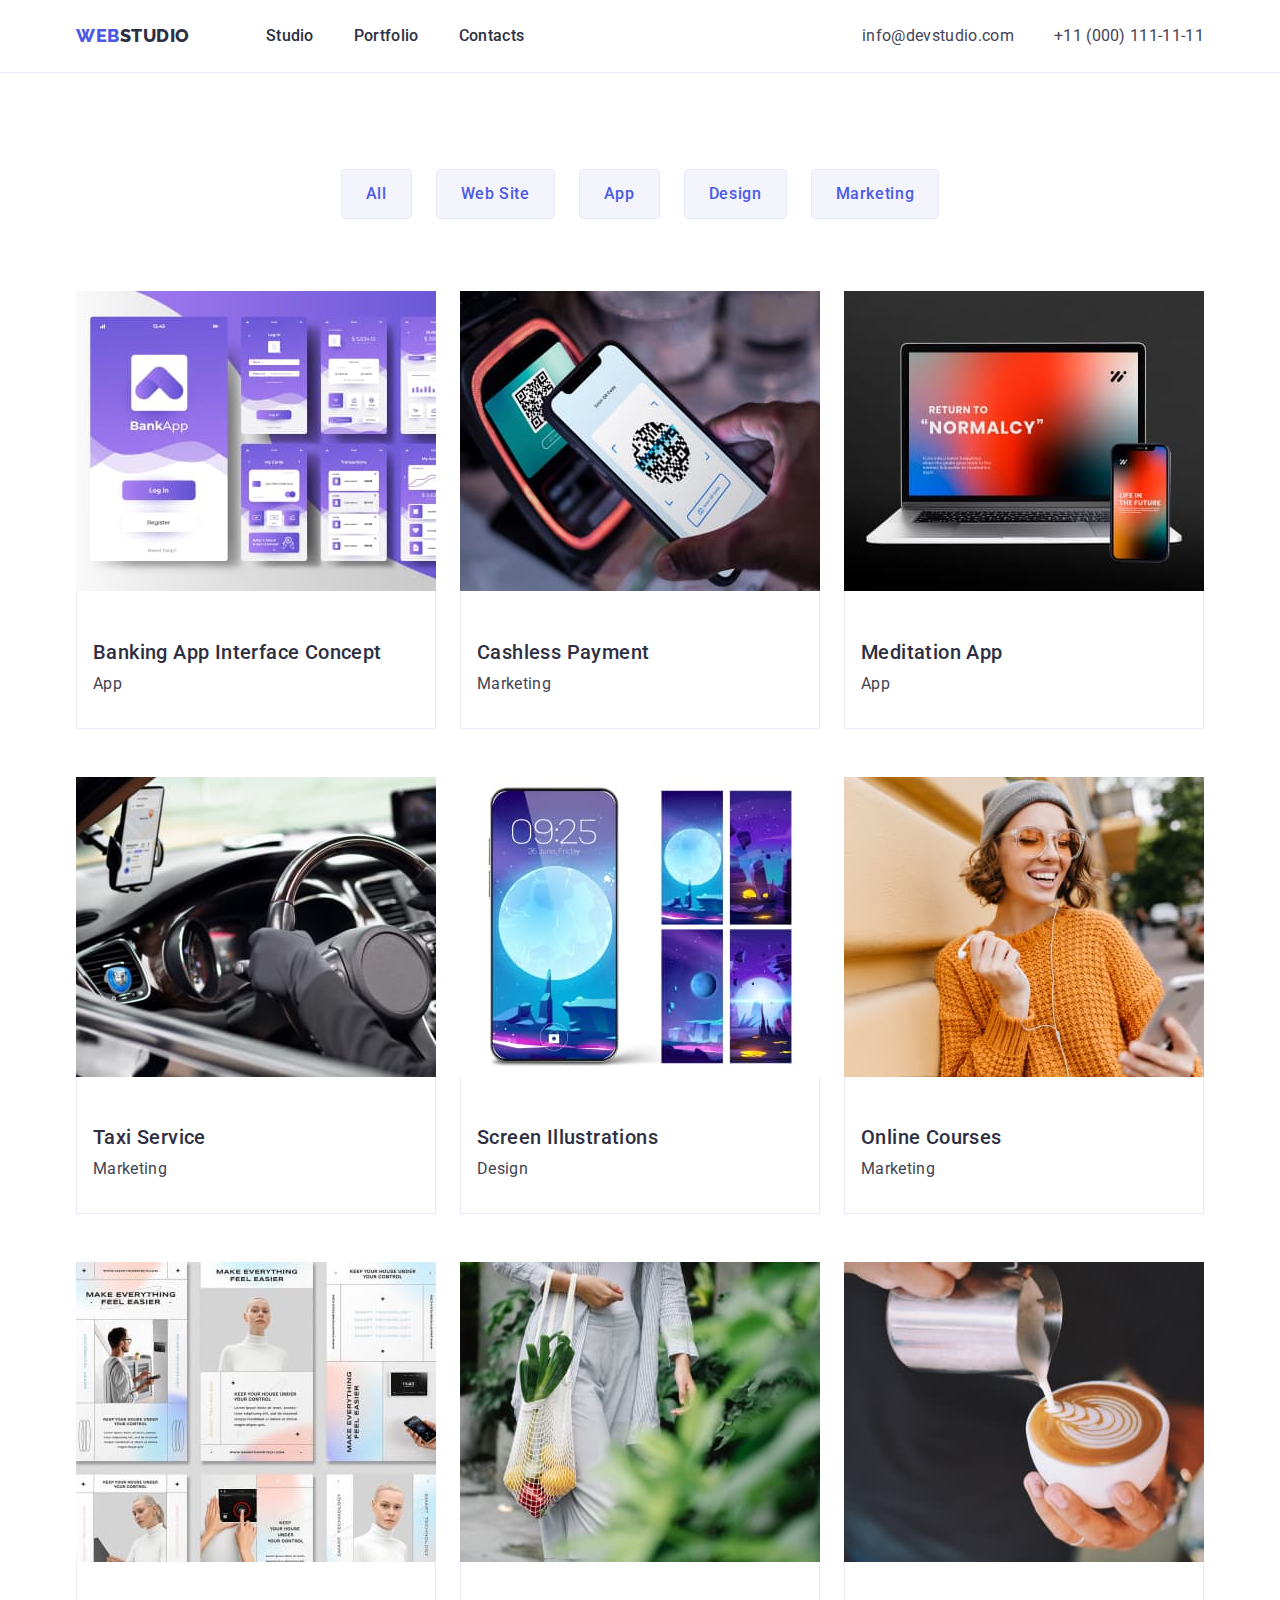
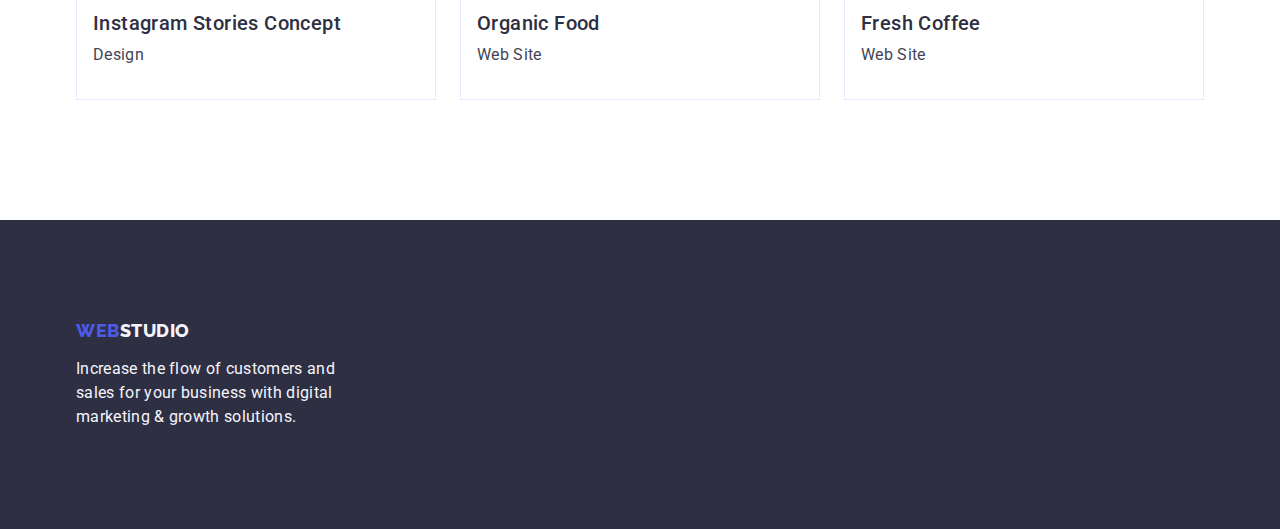
==== commit ffc0da95: "HW3 FV4" ====
--- a/portfolio.html
+++ b/portfolio.html
@@ -103,118 +103,104 @@
               </a>
             </li>
             <li class="portfolio-card-item">
-              
-                <a href="" class="link">
-                  <img
-                    src="./images/row-1-pc-3-img-3.jpg"
-                    alt="meditation-app"
-                    width="360"
-                    height="300"
-                  />
-                  <div class="card-item-link"></div>
+              <a href="" class="link">
+                <img
+                  src="./images/row-1-pc-3-img-3.jpg"
+                  alt="meditation-app"
+                  width="360"
+                  height="300"
+                />
+                <div class="card-item-link">
                   <h2 class="portfolio-item-title">Meditation App</h2>
                   <p class="text card-text">App</p>
-                  </div>
-                </a>
-              
-            </li>
-            <li class="portfolio-card-item">
-              
-                <a href="" class="link">
-                  <img
-                    src="./images/row-2-pc-1-img-1.jpg"
-                    alt="taxi-service"
-                    width="360"
-                    height="300"
-                  />
-                  <div class="card-item-link">
+                </div>
+              </a>
+            </li>
+            <li class="portfolio-card-item">
+              <a href="" class="link">
+                <img
+                  src="./images/row-2-pc-1-img-1.jpg"
+                  alt="taxi-service"
+                  width="360"
+                  height="300"
+                />
+                <div class="card-item-link">
                   <h2 class="portfolio-item-title">Taxi Service</h2>
                   <p class="text card-text">Marketing</p>
-                  </div>
-                </a>
-              
-            </li>
-            <li class="portfolio-card-item">
-             
-                <a href="" class="link">
-                  <img
-                    src="./images/row-2-pc-2-img-2.jpg"
-                    alt="screen-illustrations"
-                    width="360"
-                    height="300"
-                  />
-                   <div class="card-item-link">
+                </div>
+              </a>
+            </li>
+            <li class="portfolio-card-item">
+              <a href="" class="link">
+                <img
+                  src="./images/row-2-pc-2-img-2.jpg"
+                  alt="screen-illustrations"
+                  width="360"
+                  height="300"
+                />
+                <div class="card-item-link">
                   <h2 class="portfolio-item-title">Screen Illustrations</h2>
                   <p class="text card-text">Design</p>
-                  </div>
-                </a>
-              
-            </li>
-            <li class="portfolio-card-item">
-              
-                <a href="" class="link">
-                  <img
-                    src="./images/row-2-pc-3-img-3.jpg"
-                    alt="online-courses"
-                    width="360"
-                    height="300"
-                  />
-                  <div class="card-item-link">
+                </div>
+              </a>
+            </li>
+            <li class="portfolio-card-item">
+              <a href="" class="link">
+                <img
+                  src="./images/row-2-pc-3-img-3.jpg"
+                  alt="online-courses"
+                  width="360"
+                  height="300"
+                />
+                <div class="card-item-link">
                   <h2 class="portfolio-item-title">Online Courses</h2>
                   <p class="text card-text">Marketing</p>
-                  </div>
-                </a>
-              
-            </li>
-            <li class="portfolio-card-item">
-              
-                <a href="" class="link">
-                  <img
-                    src="./images/row-3-pc-1-img-1.jpg"
-                    alt="instagram-stories-concept"
-                    width="360"
-                    height="300"
-                  />
-                  <div class="card-item-link">
+                </div>
+              </a>
+            </li>
+            <li class="portfolio-card-item">
+              <a href="" class="link">
+                <img
+                  src="./images/row-3-pc-1-img-1.jpg"
+                  alt="instagram-stories-concept"
+                  width="360"
+                  height="300"
+                />
+                <div class="card-item-link">
                   <h2 class="portfolio-item-title">
                     Instagram Stories Concept
                   </h2>
                   <p class="text card-text">Design</p>
-                  </div>
-                </a>
-              
-            </li>
-            <li class="portfolio-card-item">
-              
-                <a href="" class="link">
-                  <img
-                    src="./images/row-3-pc-2-img-2.jpg"
-                    alt="organic-food"
-                    width="360"
-                    height="300"
-                  />
-                  <div class="card-item-link">
+                </div>
+              </a>
+            </li>
+            <li class="portfolio-card-item">
+              <a href="" class="link">
+                <img
+                  src="./images/row-3-pc-2-img-2.jpg"
+                  alt="organic-food"
+                  width="360"
+                  height="300"
+                />
+                <div class="card-item-link">
                   <h2 class="portfolio-item-title">Organic Food</h2>
                   <p class="text card-text">Web Site</p>
-                  </div>
-                </a>
-              
-            </li>
-            <li class="portfolio-card-item">
-              
-                <a href="" class="link">
-                  <img
-                    src="./images/row-3-pc-3-img-3.jpg"
-                    alt="fresh-coffee"
-                    width="360"
-                    height="300"
-                  />
-                  <div class="card-item-link">
+                </div>
+              </a>
+            </li>
+            <li class="portfolio-card-item">
+              <a href="" class="link">
+                <img
+                  src="./images/row-3-pc-3-img-3.jpg"
+                  alt="fresh-coffee"
+                  width="360"
+                  height="300"
+                />
+                <div class="card-item-link">
                   <h2 class="portfolio-item-title">Fresh Coffee</h2>
                   <p class="text card-text">Web Site</p>
-                  </div>
-                </a>
-              
+                </div>
+              </a>
             </li>
           </ul>
         </div>
